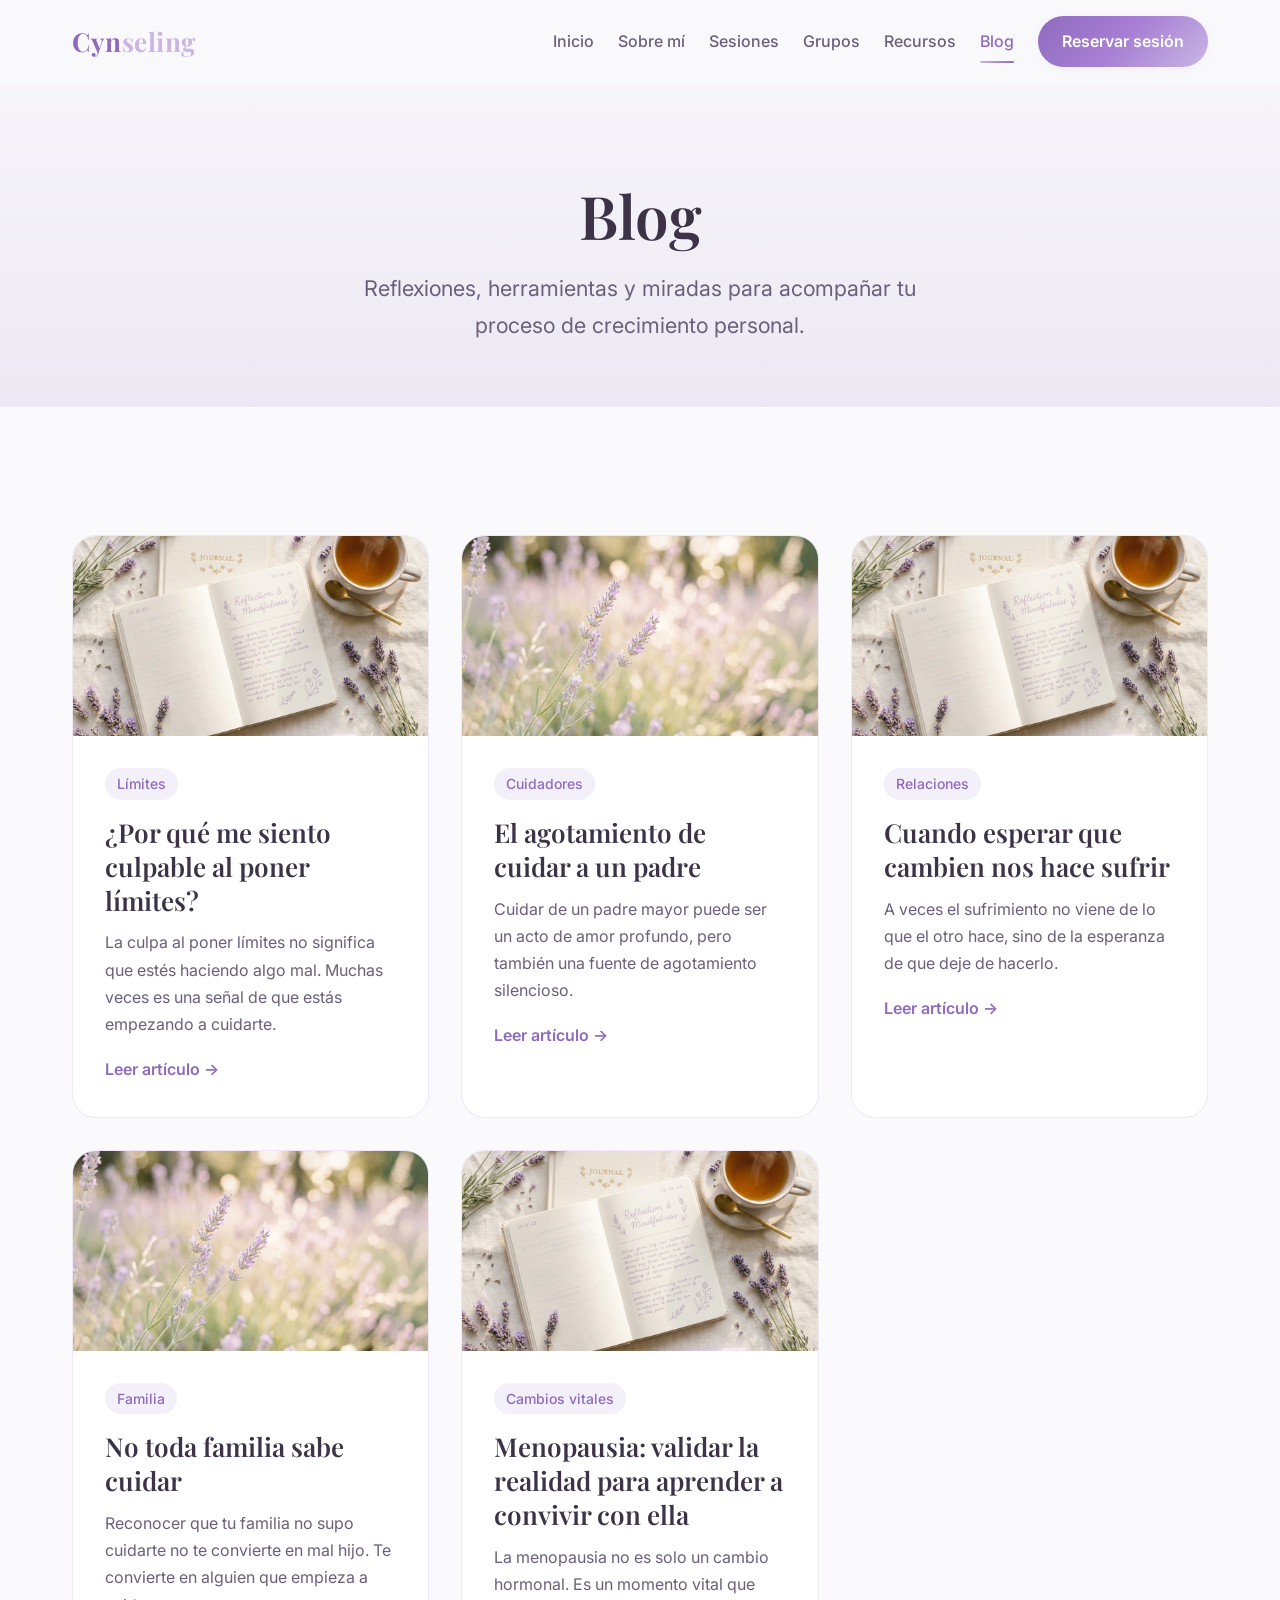
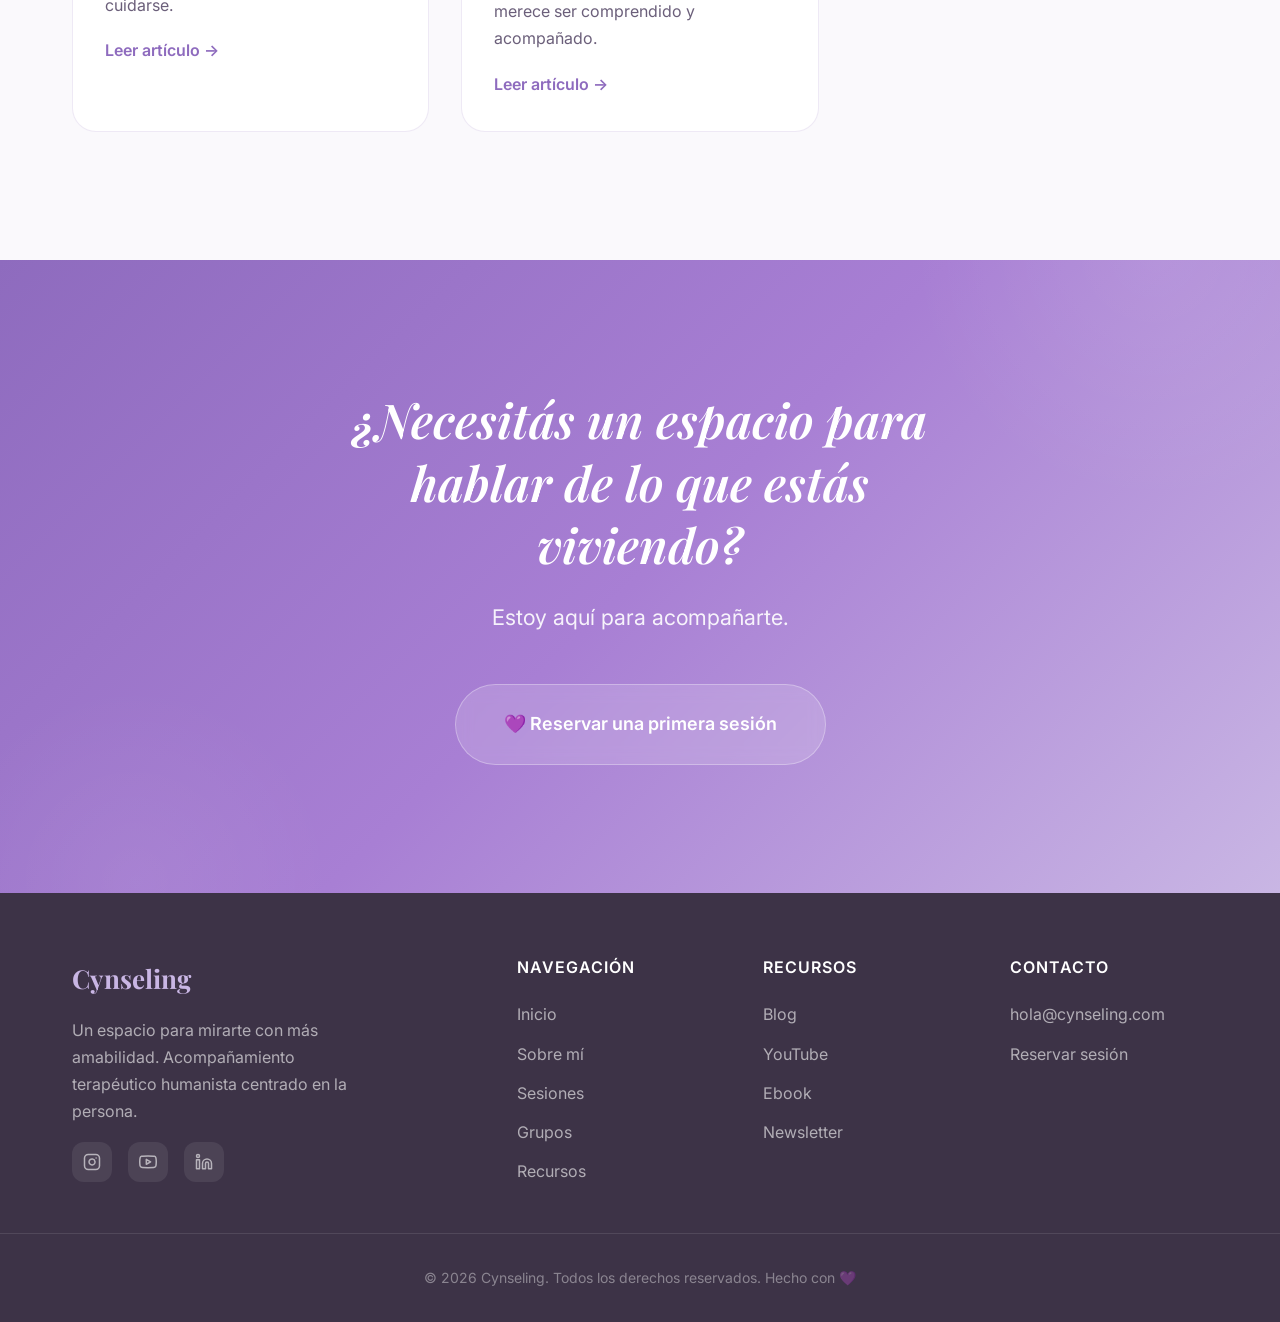
==== blog.html @ e56bf048 "first commit" ====
<!DOCTYPE html>
<html lang="es">
<head>
  <meta charset="UTF-8">
  <meta name="viewport" content="width=device-width, initial-scale=1.0">
  <meta name="description" content="Blog de Cynseling — Artículos sobre relaciones, emociones, límites, autoestima, duelo y crecimiento personal desde una mirada humanista.">
  <meta name="keywords" content="blog counseling, artículos terapia, límites, culpa, relaciones familiares, menopausia, duelo, crecimiento personal">

  <!-- Open Graph -->
  <meta property="og:title" content="Blog — Cynseling">
  <meta property="og:description" content="Reflexiones y herramientas para comprender tus emociones y crecer.">
  <meta property="og:type" content="website">

  <title>Blog — Cynseling</title>

  <link rel="icon" type="image/svg+xml" href="data:image/svg+xml,<svg xmlns='http://www.w3.org/2000/svg' viewBox='0 0 100 100'><text y='.9em' font-size='90'>💜</text></svg>">
  <link rel="stylesheet" href="css/styles.css">
</head>
<body>

  <!-- NAVBAR -->
  <nav class="navbar" id="navbar" role="navigation" aria-label="Navegación principal">
    <div class="container">
      <a href="index.html" class="navbar__logo" aria-label="Cynseling - Inicio">
        Cyn<span>seling</span>
      </a>

      <button class="navbar__toggle" aria-label="Abrir menú" aria-expanded="false">
        <span></span>
        <span></span>
        <span></span>
      </button>

      <div class="navbar__menu" id="navbar-menu">
        <a href="index.html" class="navbar__link">Inicio</a>
        <a href="index.html#sobre-mi" class="navbar__link">Sobre mí</a>
        <a href="index.html#servicios" class="navbar__link">Sesiones</a>
        <a href="index.html#grupos" class="navbar__link">Grupos</a>
        <a href="index.html#recursos" class="navbar__link">Recursos</a>
        <a href="blog.html" class="navbar__link active">Blog</a>
        <a href="index.html#contacto" class="navbar__cta">Reservar sesión</a>
      </div>

      <div class="navbar__overlay" id="navbar-overlay"></div>
    </div>
  </nav>

  <!-- BLOG HERO -->
  <section class="blog-hero">
    <div class="container">
      <h1>Blog</h1>
      <p>Reflexiones, herramientas y miradas para acompañar tu proceso de crecimiento personal.</p>
    </div>
  </section>

  <!-- BLOG GRID -->
  <section class="section">
    <div class="container">
      <div class="blog-grid">

        <a href="blog/culpa-poner-limites.html" class="blog-card reveal">
          <img src="assets/images/blog-header.png" alt="¿Por qué me siento culpable al poner límites?" class="blog-card__image" loading="lazy">
          <div class="blog-card__content">
            <span class="blog-card__tag">Límites</span>
            <h2 class="blog-card__title">¿Por qué me siento culpable al poner límites?</h2>
            <p class="blog-card__excerpt">La culpa al poner límites no significa que estés haciendo algo mal. Muchas veces es una señal de que estás empezando a cuidarte.</p>
            <span class="blog-card__link">Leer artículo →</span>
          </div>
        </a>

        <a href="blog/agotamiento-cuidar-padre.html" class="blog-card reveal reveal--delay-1">
          <img src="assets/images/nature-bg.png" alt="El agotamiento de cuidar a un padre" class="blog-card__image" loading="lazy">
          <div class="blog-card__content">
            <span class="blog-card__tag">Cuidadores</span>
            <h2 class="blog-card__title">El agotamiento de cuidar a un padre</h2>
            <p class="blog-card__excerpt">Cuidar de un padre mayor puede ser un acto de amor profundo, pero también una fuente de agotamiento silencioso.</p>
            <span class="blog-card__link">Leer artículo →</span>
          </div>
        </a>

        <a href="blog/esperar-que-cambien.html" class="blog-card reveal reveal--delay-2">
          <img src="assets/images/blog-header.png" alt="Cuando esperar que cambien nos hace sufrir" class="blog-card__image" loading="lazy">
          <div class="blog-card__content">
            <span class="blog-card__tag">Relaciones</span>
            <h2 class="blog-card__title">Cuando esperar que cambien nos hace sufrir</h2>
            <p class="blog-card__excerpt">A veces el sufrimiento no viene de lo que el otro hace, sino de la esperanza de que deje de hacerlo.</p>
            <span class="blog-card__link">Leer artículo →</span>
          </div>
        </a>

        <a href="blog/no-toda-familia-sabe-cuidar.html" class="blog-card reveal">
          <img src="assets/images/nature-bg.png" alt="No toda familia sabe cuidar" class="blog-card__image" loading="lazy">
          <div class="blog-card__content">
            <span class="blog-card__tag">Familia</span>
            <h2 class="blog-card__title">No toda familia sabe cuidar</h2>
            <p class="blog-card__excerpt">Reconocer que tu familia no supo cuidarte no te convierte en mal hijo. Te convierte en alguien que empieza a cuidarse.</p>
            <span class="blog-card__link">Leer artículo →</span>
          </div>
        </a>

        <a href="blog/menopausia-validar-realidad.html" class="blog-card reveal reveal--delay-1">
          <img src="assets/images/blog-header.png" alt="Menopausia: validar la realidad para aprender a convivir con ella" class="blog-card__image" loading="lazy">
          <div class="blog-card__content">
            <span class="blog-card__tag">Cambios vitales</span>
            <h2 class="blog-card__title">Menopausia: validar la realidad para aprender a convivir con ella</h2>
            <p class="blog-card__excerpt">La menopausia no es solo un cambio hormonal. Es un momento vital que merece ser comprendido y acompañado.</p>
            <span class="blog-card__link">Leer artículo →</span>
          </div>
        </a>

      </div>
    </div>
  </section>

  <!-- CTA -->
  <section class="cta-final">
    <div class="cta-final__content reveal">
      <h2 class="cta-final__title">
        ¿Necesitás un espacio para hablar de lo que estás viviendo?
      </h2>
      <p class="cta-final__text">
        Estoy aquí para acompañarte.
      </p>
      <a href="index.html#contacto" class="btn btn--ghost btn--lg">
        💜 Reservar una primera sesión
      </a>
    </div>
  </section>

  <!-- FOOTER -->
  <footer class="footer" role="contentinfo">
    <div class="container">
      <div class="footer__brand">
        <div class="footer__logo">Cynseling</div>
        <p class="footer__desc">
          Un espacio para mirarte con más amabilidad. Acompañamiento terapéutico humanista centrado en la persona.
        </p>
        <div class="footer__socials">
          <a href="#" class="footer__social" aria-label="Instagram"><svg viewBox="0 0 24 24" fill="none" stroke="currentColor" stroke-width="2" stroke-linecap="round" stroke-linejoin="round"><rect x="2" y="2" width="20" height="20" rx="5" ry="5"/><path d="M16 11.37A4 4 0 1 1 12.63 8 4 4 0 0 1 16 11.37z"/><line x1="17.5" y1="6.5" x2="17.51" y2="6.5"/></svg></a>
          <a href="#" class="footer__social" aria-label="YouTube"><svg viewBox="0 0 24 24" fill="none" stroke="currentColor" stroke-width="2" stroke-linecap="round" stroke-linejoin="round"><path d="M22.54 6.42a2.78 2.78 0 0 0-1.94-2C18.88 4 12 4 12 4s-6.88 0-8.6.46a2.78 2.78 0 0 0-1.94 2A29 29 0 0 0 1 11.75a29 29 0 0 0 .46 5.33A2.78 2.78 0 0 0 3.4 19.1c1.72.46 8.6.46 8.6.46s6.88 0 8.6-.46a2.78 2.78 0 0 0 1.94-2 29 29 0 0 0 .46-5.25 29 29 0 0 0-.46-5.43z"/><polygon points="9.75 15.02 15.5 11.75 9.75 8.48 9.75 15.02"/></svg></a>
          <a href="#" class="footer__social" aria-label="LinkedIn"><svg viewBox="0 0 24 24" fill="none" stroke="currentColor" stroke-width="2" stroke-linecap="round" stroke-linejoin="round"><path d="M16 8a6 6 0 0 1 6 6v7h-4v-7a2 2 0 0 0-2-2 2 2 0 0 0-2 2v7h-4v-7a6 6 0 0 1 6-6z"/><rect x="2" y="9" width="4" height="12"/><circle cx="4" cy="4" r="2"/></svg></a>
        </div>
      </div>
      <div>
        <h4 class="footer__title">Navegación</h4>
        <nav class="footer__links"><a href="index.html" class="footer__link">Inicio</a><a href="index.html#sobre-mi" class="footer__link">Sobre mí</a><a href="index.html#servicios" class="footer__link">Sesiones</a><a href="index.html#grupos" class="footer__link">Grupos</a><a href="index.html#recursos" class="footer__link">Recursos</a></nav>
      </div>
      <div>
        <h4 class="footer__title">Recursos</h4>
        <nav class="footer__links"><a href="blog.html" class="footer__link">Blog</a><a href="#" class="footer__link">YouTube</a><a href="#" class="footer__link">Ebook</a><a href="#" class="footer__link">Newsletter</a></nav>
      </div>
      <div>
        <h4 class="footer__title">Contacto</h4>
        <div class="footer__links"><a href="mailto:hola@cynseling.com" class="footer__link">hola@cynseling.com</a><a href="index.html#contacto" class="footer__link">Reservar sesión</a></div>
      </div>
    </div>
    <div class="footer__bottom">
      <p class="footer__copyright">© 2026 Cynseling. Todos los derechos reservados. Hecho con 💜</p>
    </div>
  </footer>

  <script src="js/main.js"></script>
</body>
</html>
---- css/styles.css ----
/* ============================================================
   CYNSELING — Design System & Global Styles
   A warm, human, professional counseling website
   ============================================================ */

/* ---------- Google Fonts ---------- */
@import url('https://fonts.googleapis.com/css2?family=Inter:wght@300;400;500;600&family=Playfair+Display:ital,wght@0,400;0,500;0,600;0,700;1,400;1,500&display=swap');

/* ---------- CSS Custom Properties ---------- */
:root {
  /* Colors */
  --color-primary: #C9B6E4;
  --color-primary-light: #DDD0F0;
  --color-primary-dark: #8E6BBE;
  --color-secondary: #8E6BBE;
  --color-bg: #FAF9FC;
  --color-bg-alt: #ECE8F3;
  --color-bg-soft: #F5F2FA;
  --color-accent: #E6D6E8;
  --color-text: #3D3347;
  --color-text-secondary: #6B5F7A;
  --color-text-light: #9488A3;
  --color-white: #FFFFFF;
  --color-border: rgba(142, 107, 190, 0.15);

  /* Gradients */
  --gradient-primary: linear-gradient(135deg, #C9B6E4 0%, #8E6BBE 100%);
  --gradient-soft: linear-gradient(135deg, #ECE8F3 0%, #E6D6E8 50%, #DDD0F0 100%);
  --gradient-cta: linear-gradient(135deg, #8E6BBE 0%, #A87FD4 50%, #C9B6E4 100%);
  --gradient-hero: linear-gradient(180deg, #FAF9FC 0%, #ECE8F3 100%);

  /* Typography */
  --font-heading: 'Playfair Display', Georgia, 'Times New Roman', serif;
  --font-body: 'Inter', -apple-system, BlinkMacSystemFont, 'Segoe UI', sans-serif;

  /* Font Sizes (fluid) */
  --text-xs: clamp(0.75rem, 0.7rem + 0.25vw, 0.875rem);
  --text-sm: clamp(0.875rem, 0.8rem + 0.35vw, 1rem);
  --text-base: clamp(1rem, 0.95rem + 0.25vw, 1.125rem);
  --text-lg: clamp(1.125rem, 1rem + 0.5vw, 1.35rem);
  --text-xl: clamp(1.25rem, 1.1rem + 0.75vw, 1.625rem);
  --text-2xl: clamp(1.5rem, 1.2rem + 1.25vw, 2.25rem);
  --text-3xl: clamp(1.875rem, 1.4rem + 2vw, 3rem);
  --text-4xl: clamp(2.25rem, 1.6rem + 2.75vw, 3.75rem);

  /* Spacing */
  --space-xs: 0.5rem;
  --space-sm: 0.75rem;
  --space-md: 1rem;
  --space-lg: 1.5rem;
  --space-xl: 2rem;
  --space-2xl: 3rem;
  --space-3xl: 4rem;
  --space-4xl: 6rem;
  --space-5xl: 8rem;

  /* Layout */
  --container-max: 1200px;
  --container-narrow: 800px;
  --container-blog: 720px;

  /* Borders */
  --radius-sm: 8px;
  --radius-md: 12px;
  --radius-lg: 16px;
  --radius-xl: 24px;
  --radius-2xl: 32px;
  --radius-full: 9999px;

  /* Shadows */
  --shadow-sm: 0 2px 8px rgba(142, 107, 190, 0.08);
  --shadow-md: 0 4px 16px rgba(142, 107, 190, 0.12);
  --shadow-lg: 0 8px 32px rgba(142, 107, 190, 0.16);
  --shadow-xl: 0 16px 48px rgba(142, 107, 190, 0.2);
  --shadow-glow: 0 0 24px rgba(201, 182, 228, 0.4);

  /* Transitions */
  --transition-fast: 0.2s ease;
  --transition-base: 0.3s ease;
  --transition-slow: 0.5s ease;
  --transition-spring: 0.4s cubic-bezier(0.34, 1.56, 0.64, 1);
}

/* ---------- Modern Reset ---------- */
*, *::before, *::after {
  box-sizing: border-box;
  margin: 0;
  padding: 0;
}

html {
  scroll-behavior: smooth;
  -webkit-text-size-adjust: 100%;
  scroll-padding-top: 80px;
}

body {
  font-family: var(--font-body);
  font-size: var(--text-base);
  line-height: 1.7;
  color: var(--color-text);
  background-color: var(--color-bg);
  -webkit-font-smoothing: antialiased;
  -moz-osx-font-smoothing: grayscale;
  overflow-x: hidden;
}

img {
  max-width: 100%;
  height: auto;
  display: block;
}

a {
  color: var(--color-secondary);
  text-decoration: none;
  transition: color var(--transition-fast);
}

a:hover {
  color: var(--color-primary-dark);
}

ul, ol {
  list-style: none;
}

button {
  font-family: inherit;
  cursor: pointer;
  border: none;
  background: none;
}

h1, h2, h3, h4, h5, h6 {
  font-family: var(--font-heading);
  line-height: 1.3;
  color: var(--color-text);
  font-weight: 600;
}

h1 { font-size: var(--text-4xl); }
h2 { font-size: var(--text-3xl); }
h3 { font-size: var(--text-2xl); }
h4 { font-size: var(--text-xl); }

p {
  margin-bottom: var(--space-md);
  color: var(--color-text-secondary);
}

/* ---------- Layout Utilities ---------- */
.container {
  width: 100%;
  max-width: var(--container-max);
  margin: 0 auto;
  padding: 0 var(--space-xl);
}

.container--narrow {
  max-width: var(--container-narrow);
}

.container--blog {
  max-width: var(--container-blog);
}

.section {
  padding: var(--space-5xl) 0;
  position: relative;
}

.section--alt {
  background-color: var(--color-bg-alt);
}

.section--soft {
  background-color: var(--color-bg-soft);
}

.section-header {
  text-align: center;
  max-width: 700px;
  margin: 0 auto var(--space-3xl);
}

.section-header h2 {
  margin-bottom: var(--space-lg);
  position: relative;
}

.section-header h2::after {
  content: '';
  display: block;
  width: 60px;
  height: 3px;
  background: var(--gradient-primary);
  border-radius: var(--radius-full);
  margin: var(--space-md) auto 0;
}

.section-header p {
  font-size: var(--text-lg);
}

/* ---------- NAVBAR ---------- */
.navbar {
  position: fixed;
  top: 0;
  left: 0;
  right: 0;
  z-index: 1000;
  background: rgba(250, 249, 252, 0.85);
  backdrop-filter: blur(20px);
  -webkit-backdrop-filter: blur(20px);
  border-bottom: 1px solid transparent;
  transition: all var(--transition-base);
  padding: var(--space-md) 0;
}

.navbar.scrolled {
  background: rgba(250, 249, 252, 0.95);
  border-bottom-color: var(--color-border);
  box-shadow: var(--shadow-sm);
  padding: var(--space-sm) 0;
}

.navbar .container {
  display: flex;
  align-items: center;
  justify-content: space-between;
}

.navbar__logo {
  font-family: var(--font-heading);
  font-size: var(--text-xl);
  font-weight: 700;
  color: var(--color-secondary);
  letter-spacing: 0.5px;
  transition: color var(--transition-fast);
}

.navbar__logo span {
  color: var(--color-primary);
}

.navbar__menu {
  display: flex;
  align-items: center;
  gap: var(--space-lg);
}

.navbar__link {
  font-size: var(--text-sm);
  font-weight: 500;
  color: var(--color-text-secondary);
  position: relative;
  padding: var(--space-xs) 0;
  transition: color var(--transition-fast);
}

.navbar__link::after {
  content: '';
  position: absolute;
  bottom: 0;
  left: 0;
  width: 0;
  height: 2px;
  background: var(--gradient-primary);
  border-radius: var(--radius-full);
  transition: width var(--transition-base);
}

.navbar__link:hover,
.navbar__link.active {
  color: var(--color-secondary);
}

.navbar__link:hover::after,
.navbar__link.active::after {
  width: 100%;
}

.navbar__cta {
  font-size: var(--text-sm);
  font-weight: 600;
  color: var(--color-white);
  background: var(--gradient-cta);
  padding: var(--space-sm) var(--space-lg);
  border-radius: var(--radius-full);
  transition: all var(--transition-base);
  box-shadow: var(--shadow-sm);
}

.navbar__cta:hover {
  color: var(--color-white);
  transform: translateY(-1px);
  box-shadow: var(--shadow-md);
}

/* Mobile hamburger */
.navbar__toggle {
  display: none;
  flex-direction: column;
  gap: 5px;
  padding: var(--space-xs);
  z-index: 1001;
}

.navbar__toggle span {
  display: block;
  width: 24px;
  height: 2px;
  background: var(--color-text);
  border-radius: var(--radius-full);
  transition: all var(--transition-base);
  transform-origin: center;
}

.navbar__toggle.active span:nth-child(1) {
  transform: rotate(45deg) translate(5px, 5px);
}

.navbar__toggle.active span:nth-child(2) {
  opacity: 0;
}

.navbar__toggle.active span:nth-child(3) {
  transform: rotate(-45deg) translate(5px, -5px);
}

/* ---------- BUTTONS ---------- */
.btn {
  display: inline-flex;
  align-items: center;
  gap: var(--space-sm);
  font-family: var(--font-body);
  font-size: var(--text-sm);
  font-weight: 600;
  padding: var(--space-md) var(--space-xl);
  border-radius: var(--radius-full);
  transition: all var(--transition-base);
  cursor: pointer;
  border: none;
  text-align: center;
  white-space: nowrap;
}

.btn--primary {
  color: var(--color-white);
  background: var(--gradient-cta);
  box-shadow: var(--shadow-md);
}

.btn--primary:hover {
  color: var(--color-white);
  transform: translateY(-2px);
  box-shadow: var(--shadow-lg), var(--shadow-glow);
}

.btn--primary:active {
  transform: translateY(0);
}

.btn--secondary {
  color: var(--color-secondary);
  background: var(--color-white);
  border: 2px solid var(--color-primary);
  box-shadow: var(--shadow-sm);
}

.btn--secondary:hover {
  color: var(--color-white);
  background: var(--gradient-cta);
  border-color: transparent;
  transform: translateY(-2px);
  box-shadow: var(--shadow-md);
}

.btn--ghost {
  color: var(--color-white);
  background: rgba(255, 255, 255, 0.15);
  backdrop-filter: blur(8px);
  border: 1px solid rgba(255, 255, 255, 0.3);
}

.btn--ghost:hover {
  color: var(--color-white);
  background: rgba(255, 255, 255, 0.25);
  transform: translateY(-2px);
}

.btn--lg {
  padding: var(--space-lg) var(--space-2xl);
  font-size: var(--text-base);
}

/* ---------- HERO ---------- */
.hero {
  min-height: 100vh;
  display: flex;
  align-items: center;
  background: var(--gradient-hero);
  padding-top: 100px;
  position: relative;
  overflow: hidden;
}

.hero::before {
  content: '';
  position: absolute;
  top: -30%;
  right: -20%;
  width: 600px;
  height: 600px;
  background: radial-gradient(circle, rgba(201, 182, 228, 0.2) 0%, transparent 70%);
  border-radius: 50%;
  pointer-events: none;
}

.hero::after {
  content: '';
  position: absolute;
  bottom: -20%;
  left: -10%;
  width: 400px;
  height: 400px;
  background: radial-gradient(circle, rgba(230, 214, 232, 0.25) 0%, transparent 70%);
  border-radius: 50%;
  pointer-events: none;
}

.hero .container {
  display: grid;
  grid-template-columns: 1fr 1fr;
  gap: var(--space-3xl);
  align-items: center;
  position: relative;
  z-index: 1;
}

.hero__content {
  max-width: 560px;
}

.hero__badge {
  display: inline-flex;
  align-items: center;
  gap: var(--space-xs);
  font-size: var(--text-xs);
  font-weight: 500;
  color: var(--color-secondary);
  background: rgba(142, 107, 190, 0.1);
  padding: var(--space-xs) var(--space-md);
  border-radius: var(--radius-full);
  margin-bottom: var(--space-lg);
  letter-spacing: 0.5px;
  text-transform: uppercase;
}

.hero__title {
  font-size: var(--text-4xl);
  color: var(--color-text);
  margin-bottom: var(--space-lg);
  font-weight: 600;
  line-height: 1.2;
}

.hero__title em {
  font-style: italic;
  color: var(--color-secondary);
}

.hero__subtitle {
  font-size: var(--text-lg);
  color: var(--color-text-secondary);
  line-height: 1.8;
  margin-bottom: var(--space-2xl);
}

.hero__buttons {
  display: flex;
  gap: var(--space-md);
  flex-wrap: wrap;
}

.hero__image {
  position: relative;
  display: flex;
  justify-content: center;
}

.hero__image-wrapper {
  position: relative;
  border-radius: var(--radius-2xl);
  overflow: hidden;
  box-shadow: var(--shadow-xl);
  max-width: 480px;
  width: 100%;
}

.hero__image-wrapper::before {
  content: '';
  position: absolute;
  inset: 0;
  border-radius: var(--radius-2xl);
  padding: 3px;
  background: var(--gradient-primary);
  -webkit-mask: linear-gradient(#fff 0 0) content-box, linear-gradient(#fff 0 0);
  mask: linear-gradient(#fff 0 0) content-box, linear-gradient(#fff 0 0);
  -webkit-mask-composite: xor;
  mask-composite: exclude;
  pointer-events: none;
  z-index: 1;
}

.hero__image-wrapper img {
  width: 100%;
  aspect-ratio: 4/5;
  object-fit: cover;
  border-radius: var(--radius-2xl);
}

.hero__float-card {
  position: absolute;
  background: rgba(255, 255, 255, 0.9);
  backdrop-filter: blur(12px);
  border-radius: var(--radius-lg);
  padding: var(--space-md) var(--space-lg);
  box-shadow: var(--shadow-lg);
  animation: float 6s ease-in-out infinite;
}

.hero__float-card--top {
  top: 10%;
  right: -20px;
}

.hero__float-card--bottom {
  bottom: 15%;
  left: -20px;
  animation-delay: -3s;
}

.hero__float-card .icon {
  font-size: 1.5rem;
  margin-bottom: var(--space-xs);
}

.hero__float-card .text {
  font-size: var(--text-xs);
  font-weight: 500;
  color: var(--color-text);
}

@keyframes float {
  0%, 100% { transform: translateY(0); }
  50% { transform: translateY(-10px); }
}

/* ---------- IDENTIFY SECTION ---------- */
.identify__grid {
  display: grid;
  grid-template-columns: repeat(auto-fit, minmax(280px, 1fr));
  gap: var(--space-lg);
  margin-bottom: var(--space-3xl);
}

.identify__item {
  display: flex;
  align-items: flex-start;
  gap: var(--space-md);
  padding: var(--space-lg);
  background: var(--color-white);
  border-radius: var(--radius-lg);
  border: 1px solid var(--color-border);
  transition: all var(--transition-base);
}

.identify__item:hover {
  transform: translateY(-4px);
  box-shadow: var(--shadow-md);
  border-color: var(--color-primary);
}

.identify__icon {
  flex-shrink: 0;
  width: 44px;
  height: 44px;
  display: flex;
  align-items: center;
  justify-content: center;
  background: rgba(201, 182, 228, 0.15);
  border-radius: var(--radius-md);
  color: var(--color-secondary);
}

.identify__icon svg {
  width: 22px;
  height: 22px;
}

.identify__text {
  font-size: var(--text-base);
  color: var(--color-text);
  margin: 0;
  font-weight: 400;
  line-height: 1.6;
}

.identify__cta {
  text-align: center;
}

.identify__cta h3 {
  font-size: var(--text-2xl);
  color: var(--color-secondary);
  font-style: italic;
}

/* ---------- MIRADA / APPROACH SECTION ---------- */
.mirada {
  background: var(--color-bg-soft);
}

.mirada .container {
  display: grid;
  grid-template-columns: 1fr 1.2fr;
  gap: var(--space-3xl);
  align-items: center;
}

.mirada__image {
  border-radius: var(--radius-2xl);
  overflow: hidden;
  box-shadow: var(--shadow-lg);
  position: relative;
}

.mirada__image img {
  width: 100%;
  aspect-ratio: 4/5;
  object-fit: cover;
}

.mirada__content h2 {
  font-size: var(--text-2xl);
  font-style: italic;
  color: var(--color-secondary);
  margin-bottom: var(--space-xl);
  line-height: 1.4;
}

.mirada__content p {
  font-size: var(--text-lg);
  line-height: 1.9;
  margin-bottom: var(--space-lg);
}

.mirada__content p:last-child {
  margin-bottom: 0;
}

/* ---------- SERVICES CARDS ---------- */
.services__grid {
  display: grid;
  grid-template-columns: repeat(3, 1fr);
  gap: var(--space-xl);
}

.service-card {
  background: rgba(255, 255, 255, 0.7);
  backdrop-filter: blur(16px);
  -webkit-backdrop-filter: blur(16px);
  border: 1px solid var(--color-border);
  border-radius: var(--radius-xl);
  padding: var(--space-2xl);
  text-align: center;
  transition: all var(--transition-base);
  position: relative;
  overflow: hidden;
}

.service-card::before {
  content: '';
  position: absolute;
  top: 0;
  left: 0;
  right: 0;
  height: 4px;
  background: var(--gradient-primary);
  opacity: 0;
  transition: opacity var(--transition-base);
}

.service-card:hover {
  transform: translateY(-6px);
  box-shadow: var(--shadow-lg);
  border-color: var(--color-primary);
}

.service-card:hover::before {
  opacity: 1;
}

.service-card__icon {
  width: 64px;
  height: 64px;
  margin: 0 auto var(--space-lg);
  display: flex;
  align-items: center;
  justify-content: center;
  background: var(--gradient-soft);
  border-radius: var(--radius-lg);
  font-size: 2rem;
}

.service-card__title {
  font-size: var(--text-xl);
  margin-bottom: var(--space-md);
  color: var(--color-text);
}

.service-card__desc {
  font-size: var(--text-base);
  color: var(--color-text-secondary);
  line-height: 1.7;
  margin: 0;
}

/* ---------- SPECIALTIES ---------- */
.specialties__grid {
  display: grid;
  grid-template-columns: repeat(3, 1fr);
  gap: var(--space-lg);
}

.specialty-item {
  display: flex;
  align-items: center;
  gap: var(--space-md);
  padding: var(--space-lg) var(--space-xl);
  background: var(--color-white);
  border-radius: var(--radius-lg);
  border: 1px solid var(--color-border);
  transition: all var(--transition-base);
}

.specialty-item:hover {
  transform: translateX(4px);
  border-color: var(--color-primary);
  box-shadow: var(--shadow-sm);
}

.specialty-item__icon {
  flex-shrink: 0;
  width: 48px;
  height: 48px;
  display: flex;
  align-items: center;
  justify-content: center;
  background: rgba(201, 182, 228, 0.15);
  border-radius: var(--radius-md);
  font-size: 1.3rem;
}

.specialty-item__text {
  font-size: var(--text-base);
  font-weight: 500;
  color: var(--color-text);
  margin: 0;
}

/* ---------- QUOTE BANNER ---------- */
.quote-banner {
  background: var(--gradient-cta);
  padding: var(--space-4xl) 0;
  text-align: center;
  position: relative;
  overflow: hidden;
}

.quote-banner::before {
  content: '';
  position: absolute;
  top: -50%;
  left: -20%;
  width: 500px;
  height: 500px;
  background: radial-gradient(circle, rgba(255, 255, 255, 0.1) 0%, transparent 70%);
  border-radius: 50%;
}

.quote-banner__text {
  font-family: var(--font-heading);
  font-size: var(--text-2xl);
  font-style: italic;
  color: var(--color-white);
  max-width: 700px;
  margin: 0 auto;
  line-height: 1.5;
  position: relative;
  z-index: 1;
}

.quote-banner__text::before {
  content: '"';
  font-size: 4rem;
  line-height: 1;
  display: block;
  color: rgba(255, 255, 255, 0.4);
  margin-bottom: var(--space-md);
  font-family: var(--font-heading);
}

/* ---------- TESTIMONIALS ---------- */
.testimonials__carousel {
  position: relative;
  max-width: 800px;
  margin: 0 auto;
  overflow: hidden;
}

.testimonials__track {
  display: flex;
  transition: transform 0.6s cubic-bezier(0.25, 1, 0.5, 1);
}

.testimonial-card {
  flex: 0 0 100%;
  padding: 0 var(--space-xl);
}

.testimonial-card__inner {
  background: var(--color-white);
  border-radius: var(--radius-xl);
  padding: var(--space-2xl) var(--space-3xl);
  text-align: center;
  border: 1px solid var(--color-border);
  box-shadow: var(--shadow-sm);
  position: relative;
}

.testimonial-card__quote {
  font-size: 3rem;
  color: var(--color-primary);
  line-height: 1;
  margin-bottom: var(--space-md);
  font-family: var(--font-heading);
}

.testimonial-card__text {
  font-size: var(--text-lg);
  font-style: italic;
  color: var(--color-text);
  line-height: 1.8;
  margin-bottom: var(--space-lg);
}

.testimonial-card__author {
  font-size: var(--text-sm);
  font-weight: 600;
  color: var(--color-secondary);
  margin: 0;
}

.testimonials__dots {
  display: flex;
  justify-content: center;
  gap: var(--space-sm);
  margin-top: var(--space-xl);
}

.testimonials__dot {
  width: 10px;
  height: 10px;
  border-radius: 50%;
  background: var(--color-primary-light);
  border: none;
  cursor: pointer;
  transition: all var(--transition-base);
  padding: 0;
}

.testimonials__dot.active {
  background: var(--color-secondary);
  transform: scale(1.2);
}

.testimonials__nav {
  position: absolute;
  top: 50%;
  transform: translateY(-50%);
  width: 44px;
  height: 44px;
  display: flex;
  align-items: center;
  justify-content: center;
  background: var(--color-white);
  border: 1px solid var(--color-border);
  border-radius: 50%;
  box-shadow: var(--shadow-sm);
  cursor: pointer;
  transition: all var(--transition-base);
  color: var(--color-secondary);
  z-index: 2;
}

.testimonials__nav:hover {
  background: var(--color-secondary);
  color: var(--color-white);
  box-shadow: var(--shadow-md);
}

.testimonials__nav--prev {
  left: -8px;
}

.testimonials__nav--next {
  right: -8px;
}

/* ---------- ABOUT SECTION ---------- */
.about .container {
  display: grid;
  grid-template-columns: 1fr 1.3fr;
  gap: var(--space-3xl);
  align-items: center;
}

.about__image {
  border-radius: var(--radius-2xl);
  overflow: hidden;
  box-shadow: var(--shadow-lg);
  position: relative;
}

.about__image img {
  width: 100%;
  aspect-ratio: 4/5;
  object-fit: cover;
}

.about__content h2 {
  margin-bottom: var(--space-xl);
}

.about__content p {
  font-size: var(--text-lg);
  line-height: 1.9;
  margin-bottom: var(--space-lg);
}

.about__tags {
  display: flex;
  flex-wrap: wrap;
  gap: var(--space-sm);
  margin-top: var(--space-xl);
}

.about__tag {
  font-size: var(--text-xs);
  font-weight: 500;
  color: var(--color-secondary);
  background: rgba(142, 107, 190, 0.1);
  padding: var(--space-xs) var(--space-md);
  border-radius: var(--radius-full);
}

/* ---------- RESOURCES ---------- */
.resources__grid {
  display: grid;
  grid-template-columns: repeat(3, 1fr);
  gap: var(--space-xl);
}

.resource-card {
  background: var(--color-white);
  border: 1px solid var(--color-border);
  border-radius: var(--radius-xl);
  padding: var(--space-2xl);
  text-align: center;
  transition: all var(--transition-base);
}

.resource-card:hover {
  transform: translateY(-4px);
  box-shadow: var(--shadow-md);
  border-color: var(--color-primary);
}

.resource-card__icon {
  width: 72px;
  height: 72px;
  margin: 0 auto var(--space-lg);
  display: flex;
  align-items: center;
  justify-content: center;
  background: var(--gradient-soft);
  border-radius: var(--radius-xl);
  font-size: 2rem;
}

.resource-card__title {
  font-size: var(--text-xl);
  margin-bottom: var(--space-sm);
}

.resource-card__desc {
  font-size: var(--text-sm);
  color: var(--color-text-secondary);
  margin-bottom: var(--space-lg);
}

.resource-card__link {
  font-size: var(--text-sm);
  font-weight: 600;
  color: var(--color-secondary);
  display: inline-flex;
  align-items: center;
  gap: var(--space-xs);
  transition: gap var(--transition-base);
}

.resource-card__link:hover {
  gap: var(--space-sm);
}

/* ---------- CTA FINAL ---------- */
.cta-final {
  background: var(--gradient-cta);
  padding: var(--space-5xl) 0;
  text-align: center;
  position: relative;
  overflow: hidden;
}

.cta-final::before,
.cta-final::after {
  content: '';
  position: absolute;
  border-radius: 50%;
  pointer-events: none;
}

.cta-final::before {
  top: -40%;
  right: -10%;
  width: 500px;
  height: 500px;
  background: radial-gradient(circle, rgba(255, 255, 255, 0.08) 0%, transparent 70%);
}

.cta-final::after {
  bottom: -30%;
  left: -5%;
  width: 400px;
  height: 400px;
  background: radial-gradient(circle, rgba(255, 255, 255, 0.06) 0%, transparent 70%);
}

.cta-final__content {
  position: relative;
  z-index: 1;
  max-width: 650px;
  margin: 0 auto;
}

.cta-final__title {
  font-size: var(--text-3xl);
  color: var(--color-white);
  margin-bottom: var(--space-lg);
  line-height: 1.3;
  font-style: italic;
}

.cta-final__text {
  font-size: var(--text-lg);
  color: rgba(255, 255, 255, 0.9);
  margin-bottom: var(--space-2xl);
  line-height: 1.7;
}

.cta-final .btn--ghost {
  font-size: var(--text-base);
  padding: var(--space-lg) var(--space-2xl);
}

/* ---------- FOOTER ---------- */
.footer {
  background: var(--color-text);
  color: rgba(255, 255, 255, 0.7);
  padding: var(--space-3xl) 0 var(--space-xl);
}

.footer .container {
  display: grid;
  grid-template-columns: 2fr 1fr 1fr 1fr;
  gap: var(--space-2xl);
}

.footer__brand {
  max-width: 300px;
}

.footer__logo {
  font-family: var(--font-heading);
  font-size: var(--text-xl);
  font-weight: 700;
  color: var(--color-primary);
  margin-bottom: var(--space-md);
}

.footer__desc {
  font-size: var(--text-sm);
  line-height: 1.7;
  color: rgba(255, 255, 255, 0.6);
  margin: 0;
}

.footer__title {
  font-family: var(--font-body);
  font-size: var(--text-sm);
  font-weight: 600;
  color: var(--color-white);
  margin-bottom: var(--space-lg);
  text-transform: uppercase;
  letter-spacing: 1px;
}

.footer__links {
  display: flex;
  flex-direction: column;
  gap: var(--space-sm);
}

.footer__link {
  font-size: var(--text-sm);
  color: rgba(255, 255, 255, 0.6);
  transition: color var(--transition-fast);
}

.footer__link:hover {
  color: var(--color-primary);
}

.footer__socials {
  display: flex;
  gap: var(--space-md);
  margin-top: var(--space-md);
}

.footer__social {
  width: 40px;
  height: 40px;
  display: flex;
  align-items: center;
  justify-content: center;
  background: rgba(255, 255, 255, 0.08);
  border-radius: var(--radius-md);
  color: rgba(255, 255, 255, 0.6);
  transition: all var(--transition-base);
}

.footer__social:hover {
  background: var(--color-secondary);
  color: var(--color-white);
  transform: translateY(-2px);
}

.footer__social svg {
  width: 18px;
  height: 18px;
}

.footer__bottom {
  border-top: 1px solid rgba(255, 255, 255, 0.1);
  margin-top: var(--space-2xl);
  padding-top: var(--space-xl);
  text-align: center;
}

.footer__copyright {
  font-size: var(--text-xs);
  color: rgba(255, 255, 255, 0.4);
  margin: 0;
}

/* ---------- BLOG LISTING ---------- */
.blog-hero {
  background: var(--gradient-hero);
  padding: calc(80px + var(--space-4xl)) 0 var(--space-3xl);
  text-align: center;
}

.blog-hero h1 {
  margin-bottom: var(--space-md);
}

.blog-hero p {
  font-size: var(--text-lg);
  max-width: 600px;
  margin: 0 auto;
}

.blog-grid {
  display: grid;
  grid-template-columns: repeat(auto-fit, minmax(340px, 1fr));
  gap: var(--space-xl);
}

.blog-card {
  background: var(--color-white);
  border-radius: var(--radius-xl);
  overflow: hidden;
  border: 1px solid var(--color-border);
  transition: all var(--transition-base);
}

.blog-card:hover {
  transform: translateY(-6px);
  box-shadow: var(--shadow-lg);
}

.blog-card__image {
  width: 100%;
  aspect-ratio: 16/9;
  object-fit: cover;
}

.blog-card__content {
  padding: var(--space-xl);
}

.blog-card__tag {
  font-size: var(--text-xs);
  font-weight: 500;
  color: var(--color-secondary);
  background: rgba(142, 107, 190, 0.1);
  padding: 4px 12px;
  border-radius: var(--radius-full);
  display: inline-block;
  margin-bottom: var(--space-md);
}

.blog-card__title {
  font-size: var(--text-xl);
  margin-bottom: var(--space-sm);
  transition: color var(--transition-fast);
}

.blog-card:hover .blog-card__title {
  color: var(--color-secondary);
}

.blog-card__excerpt {
  font-size: var(--text-sm);
  color: var(--color-text-secondary);
  line-height: 1.7;
  margin-bottom: var(--space-md);
}

.blog-card__link {
  font-size: var(--text-sm);
  font-weight: 600;
  color: var(--color-secondary);
  display: inline-flex;
  align-items: center;
  gap: var(--space-xs);
}

.blog-card__link:hover {
  gap: var(--space-sm);
}

/* ---------- BLOG ARTICLE ---------- */
.article-hero {
  background: var(--gradient-hero);
  padding: calc(80px + var(--space-3xl)) 0 var(--space-2xl);
}

.article-hero__back {
  display: inline-flex;
  align-items: center;
  gap: var(--space-xs);
  font-size: var(--text-sm);
  color: var(--color-text-secondary);
  margin-bottom: var(--space-xl);
  transition: color var(--transition-fast);
}

.article-hero__back:hover {
  color: var(--color-secondary);
}

.article-hero h1 {
  font-size: var(--text-3xl);
  max-width: 700px;
}

.article-hero__meta {
  display: flex;
  align-items: center;
  gap: var(--space-md);
  margin-top: var(--space-lg);
  font-size: var(--text-sm);
  color: var(--color-text-secondary);
}

.article-content {
  padding: var(--space-3xl) 0 var(--space-5xl);
}

.article-content h2 {
  font-size: var(--text-2xl);
  margin: var(--space-2xl) 0 var(--space-lg);
}

.article-content h3 {
  font-size: var(--text-xl);
  margin: var(--space-xl) 0 var(--space-md);
}

.article-content p {
  font-size: var(--text-lg);
  line-height: 1.9;
  margin-bottom: var(--space-lg);
}

.article-content blockquote {
  border-left: 3px solid var(--color-primary);
  padding: var(--space-lg) var(--space-xl);
  margin: var(--space-xl) 0;
  background: var(--color-bg-soft);
  border-radius: 0 var(--radius-md) var(--radius-md) 0;
  font-style: italic;
}

.article-content blockquote p {
  margin: 0;
  color: var(--color-text);
}

.article-content ul, .article-content ol {
  margin: var(--space-lg) 0;
  padding-left: var(--space-xl);
}

.article-content li {
  margin-bottom: var(--space-sm);
  line-height: 1.7;
  color: var(--color-text-secondary);
}

.article-content ul li::before {
  content: '💜';
  margin-right: var(--space-sm);
}

.article-cta {
  background: var(--color-bg-alt);
  border-radius: var(--radius-xl);
  padding: var(--space-2xl);
  text-align: center;
  margin-top: var(--space-3xl);
}

.article-cta h3 {
  margin-bottom: var(--space-md);
}

.article-cta p {
  margin-bottom: var(--space-lg);
}

/* ---------- SCROLL REVEAL ANIMATIONS ---------- */
.reveal {
  opacity: 0;
  transform: translateY(30px);
  transition: opacity 0.8s ease, transform 0.8s ease;
}

.reveal.revealed {
  opacity: 1;
  transform: translateY(0);
}

.reveal--delay-1 { transition-delay: 0.1s; }
.reveal--delay-2 { transition-delay: 0.2s; }
.reveal--delay-3 { transition-delay: 0.3s; }
.reveal--delay-4 { transition-delay: 0.4s; }
.reveal--delay-5 { transition-delay: 0.5s; }

.reveal--left {
  transform: translateX(-30px);
}
.reveal--left.revealed {
  transform: translateX(0);
}

.reveal--right {
  transform: translateX(30px);
}
.reveal--right.revealed {
  transform: translateX(0);
}

.reveal--scale {
  transform: scale(0.95);
}
.reveal--scale.revealed {
  transform: scale(1);
}

/* ---------- RESPONSIVE ---------- */
@media (max-width: 1024px) {
  .hero .container {
    grid-template-columns: 1fr;
    text-align: center;
    gap: var(--space-2xl);
  }

  .hero__content {
    max-width: 100%;
    order: 2;
  }

  .hero__image {
    order: 1;
  }

  .hero__image-wrapper {
    max-width: 360px;
    margin: 0 auto;
  }

  .hero__buttons {
    justify-content: center;
  }

  .hero__float-card {
    display: none;
  }

  .mirada .container {
    grid-template-columns: 1fr;
    text-align: center;
  }

  .mirada__image {
    max-width: 400px;
    margin: 0 auto;
  }

  .services__grid {
    grid-template-columns: 1fr;
    max-width: 500px;
    margin: 0 auto;
  }

  .specialties__grid {
    grid-template-columns: repeat(2, 1fr);
  }

  .about .container {
    grid-template-columns: 1fr;
    text-align: center;
  }

  .about__image {
    max-width: 400px;
    margin: 0 auto;
  }

  .about__tags {
    justify-content: center;
  }

  .resources__grid {
    grid-template-columns: 1fr;
    max-width: 500px;
    margin: 0 auto;
  }

  .footer .container {
    grid-template-columns: repeat(2, 1fr);
  }
}

@media (max-width: 768px) {
  .section {
    padding: var(--space-3xl) 0;
  }

  .container {
    padding: 0 var(--space-lg);
  }

  .navbar__menu {
    position: fixed;
    top: 0;
    right: -100%;
    width: 80%;
    max-width: 320px;
    height: 100vh;
    background: var(--color-bg);
    flex-direction: column;
    justify-content: center;
    gap: var(--space-xl);
    padding: var(--space-2xl);
    box-shadow: var(--shadow-xl);
    transition: right var(--transition-base);
    z-index: 999;
  }

  .navbar__menu.open {
    right: 0;
  }

  .navbar__toggle {
    display: flex;
  }

  .navbar__cta {
    width: 100%;
    text-align: center;
    justify-content: center;
  }

  .hero {
    min-height: auto;
    padding: calc(80px + var(--space-2xl)) 0 var(--space-2xl);
  }

  .hero__title {
    font-size: var(--text-3xl);
  }

  .hero__buttons {
    flex-direction: column;
    align-items: center;
  }

  .identify__grid {
    grid-template-columns: 1fr;
  }

  .specialties__grid {
    grid-template-columns: 1fr;
  }

  .testimonials__nav {
    display: none;
  }

  .testimonial-card {
    padding: 0 var(--space-sm);
  }

  .testimonial-card__inner {
    padding: var(--space-xl);
  }

  .footer .container {
    grid-template-columns: 1fr;
    text-align: center;
  }

  .footer__brand {
    max-width: 100%;
  }

  .footer__socials {
    justify-content: center;
  }

  .blog-grid {
    grid-template-columns: 1fr;
  }
}

/* ---------- Overlay for mobile menu ---------- */
.navbar__overlay {
  position: fixed;
  inset: 0;
  background: rgba(61, 51, 71, 0.4);
  backdrop-filter: blur(4px);
  opacity: 0;
  visibility: hidden;
  transition: all var(--transition-base);
  z-index: 998;
}

.navbar__overlay.open {
  opacity: 1;
  visibility: visible;
}

/* ---------- Accessibility ---------- */
@media (prefers-reduced-motion: reduce) {
  *, *::before, *::after {
    animation-duration: 0.01ms !important;
    animation-iteration-count: 1 !important;
    transition-duration: 0.01ms !important;
  }

  html {
    scroll-behavior: auto;
  }

  .reveal {
    opacity: 1;
    transform: none;
    transition: none;
  }
}

:focus-visible {
  outline: 2px solid var(--color-secondary);
  outline-offset: 2px;
  border-radius: var(--radius-sm);
}

/* ---------- Selection ---------- */
::selection {
  background: var(--color-primary);
  color: var(--color-white);
}
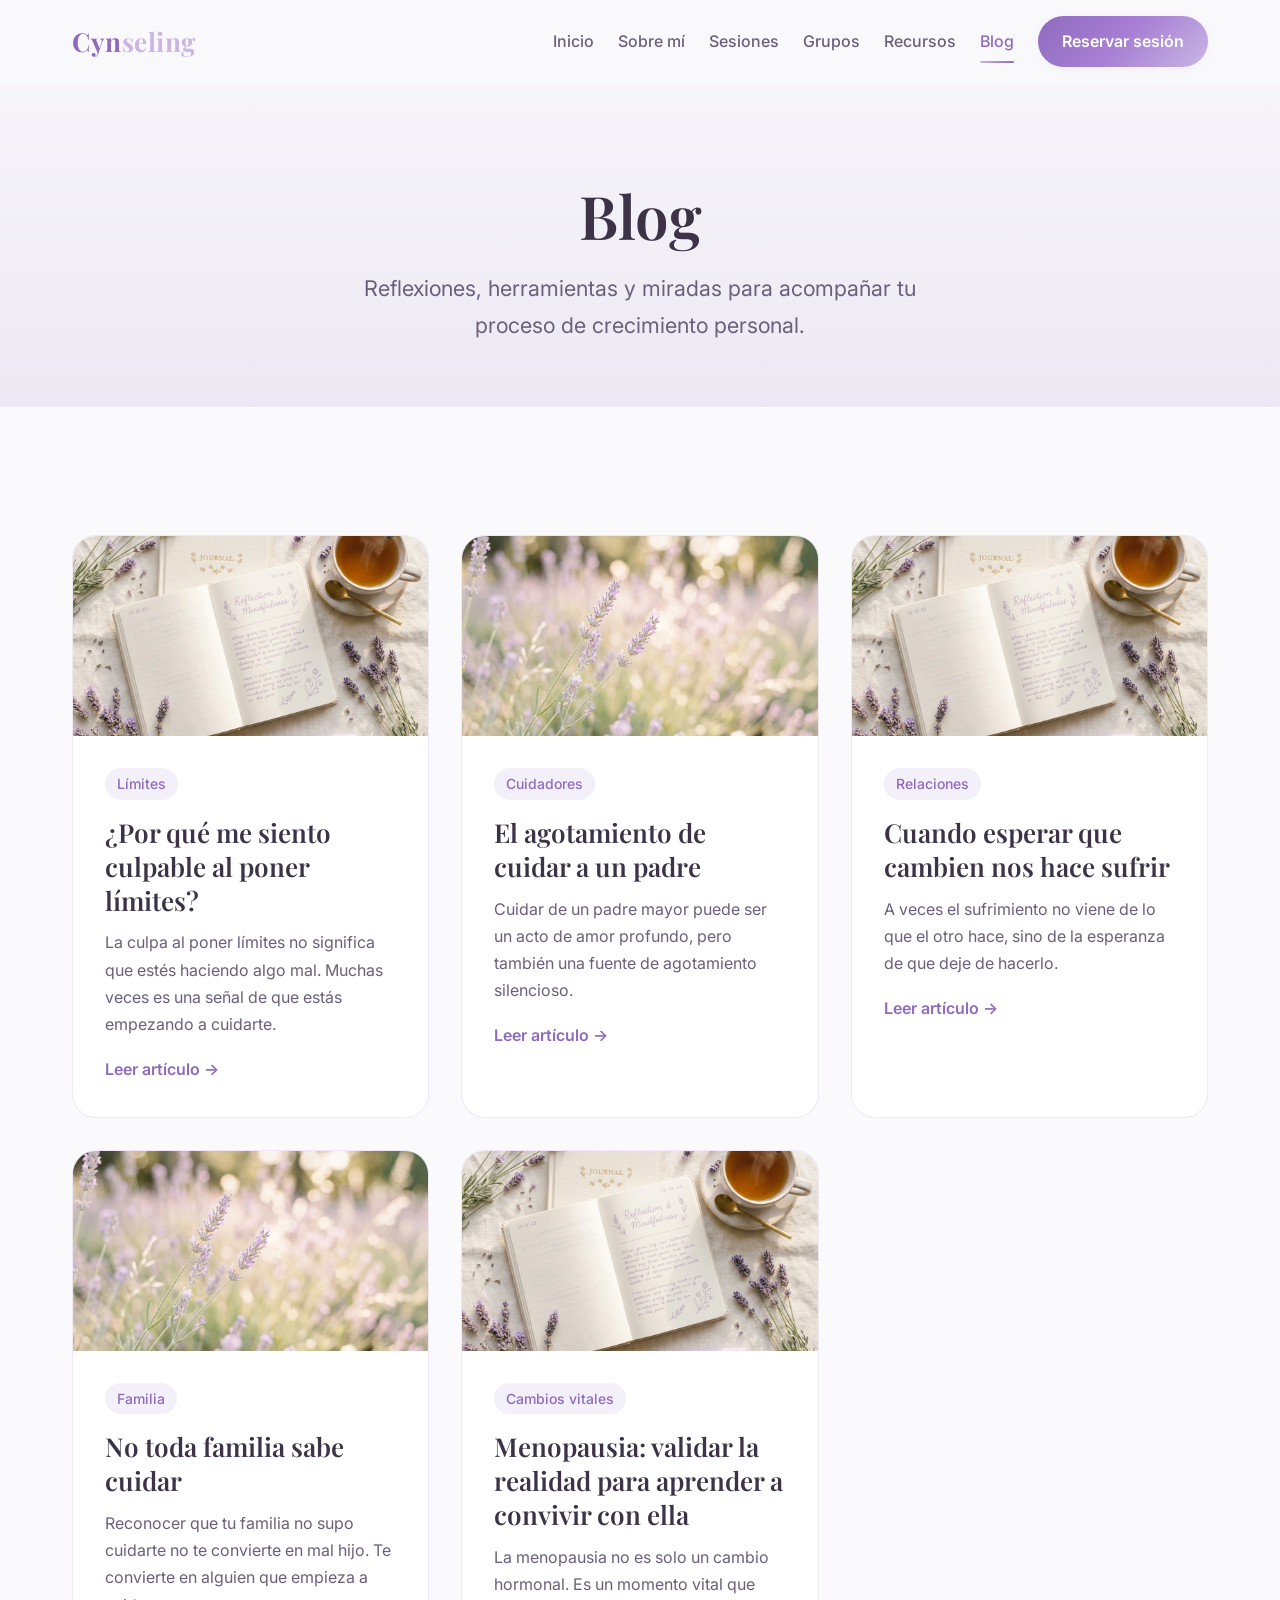
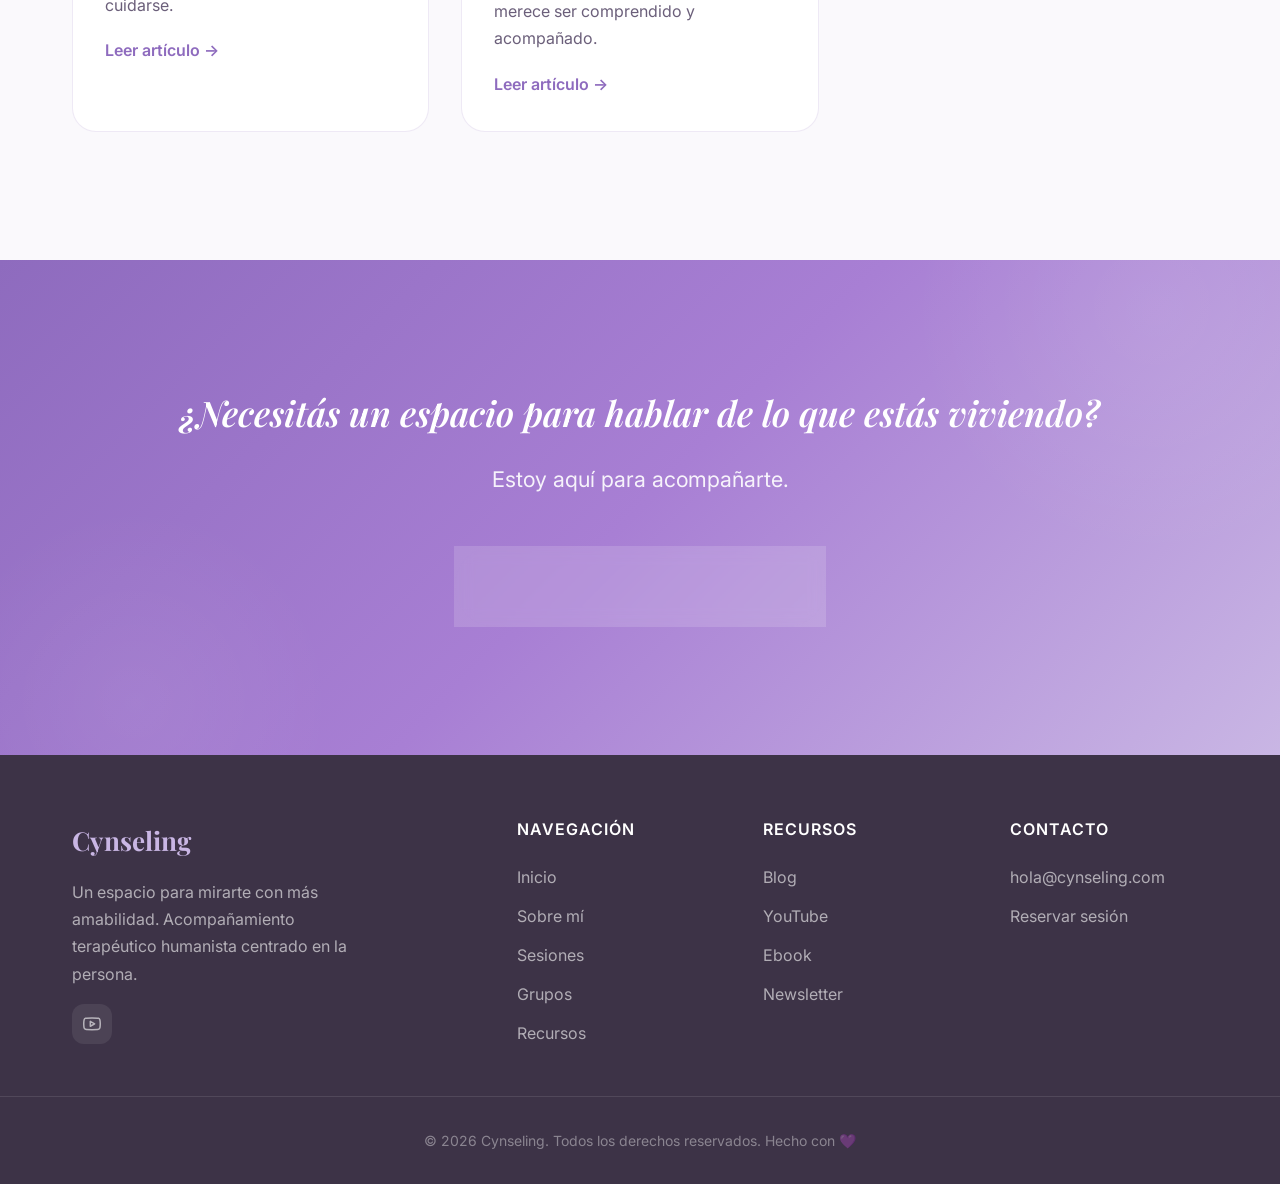
==== commit e85a0e79: "feat: update blog page with WhatsApp reservation CTA and clean up footer social links" ====
--- a/blog.html
+++ b/blog.html
@@ -1,10 +1,13 @@
 <!DOCTYPE html>
 <html lang="es">
+
 <head>
   <meta charset="UTF-8">
   <meta name="viewport" content="width=device-width, initial-scale=1.0">
-  <meta name="description" content="Blog de Cynseling — Artículos sobre relaciones, emociones, límites, autoestima, duelo y crecimiento personal desde una mirada humanista.">
-  <meta name="keywords" content="blog counseling, artículos terapia, límites, culpa, relaciones familiares, menopausia, duelo, crecimiento personal">
+  <meta name="description"
+    content="Blog de Cynseling — Artículos sobre relaciones, emociones, límites, autoestima, duelo y crecimiento personal desde una mirada humanista.">
+  <meta name="keywords"
+    content="blog counseling, artículos terapia, límites, culpa, relaciones familiares, menopausia, duelo, crecimiento personal">
 
   <!-- Open Graph -->
   <meta property="og:title" content="Blog — Cynseling">
@@ -13,9 +16,11 @@
 
   <title>Blog — Cynseling</title>
 
-  <link rel="icon" type="image/svg+xml" href="data:image/svg+xml,<svg xmlns='http://www.w3.org/2000/svg' viewBox='0 0 100 100'><text y='.9em' font-size='90'>💜</text></svg>">
+  <link rel="icon" type="image/svg+xml"
+    href="data:image/svg+xml,<svg xmlns='http://www.w3.org/2000/svg' viewBox='0 0 100 100'><text y='.9em' font-size='90'>💜</text></svg>">
   <link rel="stylesheet" href="css/styles.css">
 </head>
+
 <body>
 
   <!-- NAVBAR -->
@@ -59,51 +64,62 @@
       <div class="blog-grid">
 
         <a href="blog/culpa-poner-limites.html" class="blog-card reveal">
-          <img src="assets/images/blog-header.png" alt="¿Por qué me siento culpable al poner límites?" class="blog-card__image" loading="lazy">
+          <img src="assets/images/blog-header.png" alt="¿Por qué me siento culpable al poner límites?"
+            class="blog-card__image" loading="lazy">
           <div class="blog-card__content">
             <span class="blog-card__tag">Límites</span>
             <h2 class="blog-card__title">¿Por qué me siento culpable al poner límites?</h2>
-            <p class="blog-card__excerpt">La culpa al poner límites no significa que estés haciendo algo mal. Muchas veces es una señal de que estás empezando a cuidarte.</p>
+            <p class="blog-card__excerpt">La culpa al poner límites no significa que estés haciendo algo mal. Muchas
+              veces es una señal de que estás empezando a cuidarte.</p>
             <span class="blog-card__link">Leer artículo →</span>
           </div>
         </a>
 
         <a href="blog/agotamiento-cuidar-padre.html" class="blog-card reveal reveal--delay-1">
-          <img src="assets/images/nature-bg.png" alt="El agotamiento de cuidar a un padre" class="blog-card__image" loading="lazy">
+          <img src="assets/images/nature-bg.png" alt="El agotamiento de cuidar a un padre" class="blog-card__image"
+            loading="lazy">
           <div class="blog-card__content">
             <span class="blog-card__tag">Cuidadores</span>
             <h2 class="blog-card__title">El agotamiento de cuidar a un padre</h2>
-            <p class="blog-card__excerpt">Cuidar de un padre mayor puede ser un acto de amor profundo, pero también una fuente de agotamiento silencioso.</p>
+            <p class="blog-card__excerpt">Cuidar de un padre mayor puede ser un acto de amor profundo, pero también una
+              fuente de agotamiento silencioso.</p>
             <span class="blog-card__link">Leer artículo →</span>
           </div>
         </a>
 
         <a href="blog/esperar-que-cambien.html" class="blog-card reveal reveal--delay-2">
-          <img src="assets/images/blog-header.png" alt="Cuando esperar que cambien nos hace sufrir" class="blog-card__image" loading="lazy">
+          <img src="assets/images/blog-header.png" alt="Cuando esperar que cambien nos hace sufrir"
+            class="blog-card__image" loading="lazy">
           <div class="blog-card__content">
             <span class="blog-card__tag">Relaciones</span>
             <h2 class="blog-card__title">Cuando esperar que cambien nos hace sufrir</h2>
-            <p class="blog-card__excerpt">A veces el sufrimiento no viene de lo que el otro hace, sino de la esperanza de que deje de hacerlo.</p>
+            <p class="blog-card__excerpt">A veces el sufrimiento no viene de lo que el otro hace, sino de la esperanza
+              de que deje de hacerlo.</p>
             <span class="blog-card__link">Leer artículo →</span>
           </div>
         </a>
 
         <a href="blog/no-toda-familia-sabe-cuidar.html" class="blog-card reveal">
-          <img src="assets/images/nature-bg.png" alt="No toda familia sabe cuidar" class="blog-card__image" loading="lazy">
+          <img src="assets/images/nature-bg.png" alt="No toda familia sabe cuidar" class="blog-card__image"
+            loading="lazy">
           <div class="blog-card__content">
             <span class="blog-card__tag">Familia</span>
             <h2 class="blog-card__title">No toda familia sabe cuidar</h2>
-            <p class="blog-card__excerpt">Reconocer que tu familia no supo cuidarte no te convierte en mal hijo. Te convierte en alguien que empieza a cuidarse.</p>
+            <p class="blog-card__excerpt">Reconocer que tu familia no supo cuidarte no te convierte en mal hijo. Te
+              convierte en alguien que empieza a cuidarse.</p>
             <span class="blog-card__link">Leer artículo →</span>
           </div>
         </a>
 
         <a href="blog/menopausia-validar-realidad.html" class="blog-card reveal reveal--delay-1">
-          <img src="assets/images/blog-header.png" alt="Menopausia: validar la realidad para aprender a convivir con ella" class="blog-card__image" loading="lazy">
+          <img src="assets/images/blog-header.png"
+            alt="Menopausia: validar la realidad para aprender a convivir con ella" class="blog-card__image"
+            loading="lazy">
           <div class="blog-card__content">
             <span class="blog-card__tag">Cambios vitales</span>
             <h2 class="blog-card__title">Menopausia: validar la realidad para aprender a convivir con ella</h2>
-            <p class="blog-card__excerpt">La menopausia no es solo un cambio hormonal. Es un momento vital que merece ser comprendido y acompañado.</p>
+            <p class="blog-card__excerpt">La menopausia no es solo un cambio hormonal. Es un momento vital que merece
+              ser comprendido y acompañado.</p>
             <span class="blog-card__link">Leer artículo →</span>
           </div>
         </a>
@@ -121,7 +137,8 @@
       <p class="cta-final__text">
         Estoy aquí para acompañarte.
       </p>
-      <a href="index.html#contacto" class="btn btn--ghost btn--lg">
+      <a href="https://wa.me/34624382244?text=Hola%2C%20me%20gustar%C3%ADa%20reservar%20una%20primera%20sesi%C3%B3n."
+        class="btn btn--ghost btn--lg" id="cta-final-reservar" target="_blank">
         💜 Reservar una primera sesión
       </a>
     </div>
@@ -136,22 +153,33 @@
           Un espacio para mirarte con más amabilidad. Acompañamiento terapéutico humanista centrado en la persona.
         </p>
         <div class="footer__socials">
-          <a href="#" class="footer__social" aria-label="Instagram"><svg viewBox="0 0 24 24" fill="none" stroke="currentColor" stroke-width="2" stroke-linecap="round" stroke-linejoin="round"><rect x="2" y="2" width="20" height="20" rx="5" ry="5"/><path d="M16 11.37A4 4 0 1 1 12.63 8 4 4 0 0 1 16 11.37z"/><line x1="17.5" y1="6.5" x2="17.51" y2="6.5"/></svg></a>
-          <a href="#" class="footer__social" aria-label="YouTube"><svg viewBox="0 0 24 24" fill="none" stroke="currentColor" stroke-width="2" stroke-linecap="round" stroke-linejoin="round"><path d="M22.54 6.42a2.78 2.78 0 0 0-1.94-2C18.88 4 12 4 12 4s-6.88 0-8.6.46a2.78 2.78 0 0 0-1.94 2A29 29 0 0 0 1 11.75a29 29 0 0 0 .46 5.33A2.78 2.78 0 0 0 3.4 19.1c1.72.46 8.6.46 8.6.46s6.88 0 8.6-.46a2.78 2.78 0 0 0 1.94-2 29 29 0 0 0 .46-5.25 29 29 0 0 0-.46-5.43z"/><polygon points="9.75 15.02 15.5 11.75 9.75 8.48 9.75 15.02"/></svg></a>
-          <a href="#" class="footer__social" aria-label="LinkedIn"><svg viewBox="0 0 24 24" fill="none" stroke="currentColor" stroke-width="2" stroke-linecap="round" stroke-linejoin="round"><path d="M16 8a6 6 0 0 1 6 6v7h-4v-7a2 2 0 0 0-2-2 2 2 0 0 0-2 2v7h-4v-7a6 6 0 0 1 6-6z"/><rect x="2" y="9" width="4" height="12"/><circle cx="4" cy="4" r="2"/></svg></a>
+          <a href="#" class="footer__social" aria-label="YouTube"><svg viewBox="0 0 24 24" fill="none"
+              stroke="currentColor" stroke-width="2" stroke-linecap="round" stroke-linejoin="round">
+              <path
+                d="M22.54 6.42a2.78 2.78 0 0 0-1.94-2C18.88 4 12 4 12 4s-6.88 0-8.6.46a2.78 2.78 0 0 0-1.94 2A29 29 0 0 0 1 11.75a29 29 0 0 0 .46 5.33A2.78 2.78 0 0 0 3.4 19.1c1.72.46 8.6.46 8.6.46s6.88 0 8.6-.46a2.78 2.78 0 0 0 1.94-2 29 29 0 0 0 .46-5.25 29 29 0 0 0-.46-5.43z" />
+              <polygon points="9.75 15.02 15.5 11.75 9.75 8.48 9.75 15.02" />
+            </svg></a>
         </div>
       </div>
       <div>
         <h4 class="footer__title">Navegación</h4>
-        <nav class="footer__links"><a href="index.html" class="footer__link">Inicio</a><a href="index.html#sobre-mi" class="footer__link">Sobre mí</a><a href="index.html#servicios" class="footer__link">Sesiones</a><a href="index.html#grupos" class="footer__link">Grupos</a><a href="index.html#recursos" class="footer__link">Recursos</a></nav>
+        <nav class="footer__links"><a href="index.html" class="footer__link">Inicio</a><a href="index.html#sobre-mi"
+            class="footer__link">Sobre mí</a><a href="index.html#servicios" class="footer__link">Sesiones</a><a
+            href="index.html#grupos" class="footer__link">Grupos</a><a href="index.html#recursos"
+            class="footer__link">Recursos</a></nav>
       </div>
       <div>
         <h4 class="footer__title">Recursos</h4>
-        <nav class="footer__links"><a href="blog.html" class="footer__link">Blog</a><a href="#" class="footer__link">YouTube</a><a href="#" class="footer__link">Ebook</a><a href="#" class="footer__link">Newsletter</a></nav>
+        <nav class="footer__links"><a href="blog.html" class="footer__link">Blog</a><a href="#"
+            class="footer__link">YouTube</a><a href="#" class="footer__link">Ebook</a><a href="#"
+            class="footer__link">Newsletter</a></nav>
       </div>
       <div>
         <h4 class="footer__title">Contacto</h4>
-        <div class="footer__links"><a href="mailto:hola@cynseling.com" class="footer__link">hola@cynseling.com</a><a href="index.html#contacto" class="footer__link">Reservar sesión</a></div>
+        <div class="footer__links"><a href="mailto:hola@cynseling.com" class="footer__link">hola@cynseling.com</a>
+          <a href="https://wa.me/34624382244?text=Hola%2C%20me%20gustar%C3%ADa%20reservar%20una%20sesi%C3%B3n."
+            class="footer__link">Reservar sesión</a>
+        </div>
       </div>
     </div>
     <div class="footer__bottom">
@@ -161,4 +189,5 @@
 
   <script src="js/main.js"></script>
 </body>
-</html>
+
+</html>
--- a/css/styles.css
+++ b/css/styles.css
@@ -82,7 +82,9 @@
 }
 
 /* ---------- Modern Reset ---------- */
-*, *::before, *::after {
+*,
+*::before,
+*::after {
   box-sizing: border-box;
   margin: 0;
   padding: 0;
@@ -121,7 +123,8 @@
   color: var(--color-primary-dark);
 }
 
-ul, ol {
+ul,
+ol {
   list-style: none;
 }
 
@@ -132,17 +135,33 @@
   background: none;
 }
 
-h1, h2, h3, h4, h5, h6 {
+h1,
+h2,
+h3,
+h4,
+h5,
+h6 {
   font-family: var(--font-heading);
   line-height: 1.3;
   color: var(--color-text);
   font-weight: 600;
 }
 
-h1 { font-size: var(--text-4xl); }
-h2 { font-size: var(--text-3xl); }
-h3 { font-size: var(--text-2xl); }
-h4 { font-size: var(--text-xl); }
+h1 {
+  font-size: var(--text-4xl);
+}
+
+h2 {
+  font-size: var(--text-3xl);
+}
+
+h3 {
+  font-size: var(--text-2xl);
+}
+
+h4 {
+  font-size: var(--text-xl);
+}
 
 p {
   margin-bottom: var(--space-md);
@@ -459,11 +478,13 @@
 }
 
 .hero__title {
-  font-size: var(--text-4xl);
+  font-size: var(--text-2xl);
   color: var(--color-text);
   margin-bottom: var(--space-lg);
   font-weight: 600;
-  line-height: 1.2;
+  line-height: 1.4;
+  letter-spacing: -0.01em;
+  text-align: justify;
 }
 
 .hero__title em {
@@ -476,6 +497,7 @@
   color: var(--color-text-secondary);
   line-height: 1.8;
   margin-bottom: var(--space-2xl);
+  text-align: justify;
 }
 
 .hero__buttons {
@@ -495,7 +517,7 @@
   border-radius: var(--radius-2xl);
   overflow: hidden;
   box-shadow: var(--shadow-xl);
-  max-width: 480px;
+  max-width: 420px;
   width: 100%;
 }
 
@@ -516,8 +538,9 @@
 
 .hero__image-wrapper img {
   width: 100%;
-  aspect-ratio: 4/5;
+  aspect-ratio: 714 / 1236;
   object-fit: cover;
+  object-position: top center;
   border-radius: var(--radius-2xl);
 }
 
@@ -554,8 +577,15 @@
 }
 
 @keyframes float {
-  0%, 100% { transform: translateY(0); }
-  50% { transform: translateY(-10px); }
+
+  0%,
+  100% {
+    transform: translateY(0);
+  }
+
+  50% {
+    transform: translateY(-10px);
+  }
 }
 
 /* ---------- IDENTIFY SECTION ---------- */
@@ -639,7 +669,7 @@
 
 .mirada__image img {
   width: 100%;
-  aspect-ratio: 4/5;
+  aspect-ratio: 3/4;
   object-fit: cover;
 }
 
@@ -803,15 +833,7 @@
   z-index: 1;
 }
 
-.quote-banner__text::before {
-  content: '"';
-  font-size: 4rem;
-  line-height: 1;
-  display: block;
-  color: rgba(255, 255, 255, 0.4);
-  margin-bottom: var(--space-md);
-  font-family: var(--font-heading);
-}
+
 
 /* ---------- TESTIMONIALS ---------- */
 .testimonials__carousel {
@@ -933,12 +955,16 @@
   overflow: hidden;
   box-shadow: var(--shadow-lg);
   position: relative;
+  max-width: 420px;
+  width: 100%;
+  margin: 0 auto;
 }
 
 .about__image img {
   width: 100%;
-  aspect-ratio: 4/5;
+  aspect-ratio: 714 / 1236;
   object-fit: cover;
+  object-position: top center;
 }
 
 .about__content h2 {
@@ -1029,7 +1055,7 @@
 /* ---------- CTA FINAL ---------- */
 .cta-final {
   background: var(--gradient-cta);
-  padding: var(--space-5xl) 0;
+  padding: var(--space-5xl) var(--space-xl);
   text-align: center;
   position: relative;
   overflow: hidden;
@@ -1062,16 +1088,18 @@
 .cta-final__content {
   position: relative;
   z-index: 1;
-  max-width: 650px;
+  max-width: 1100px;
   margin: 0 auto;
+  padding: 0 var(--space-md);
 }
 
 .cta-final__title {
-  font-size: var(--text-3xl);
+  font-size: var(--text-2xl);
   color: var(--color-white);
   margin-bottom: var(--space-lg);
-  line-height: 1.3;
+  line-height: 1.4;
   font-style: italic;
+  text-wrap: pretty;
 }
 
 .cta-final__text {
@@ -1341,7 +1369,8 @@
   color: var(--color-text);
 }
 
-.article-content ul, .article-content ol {
+.article-content ul,
+.article-content ol {
   margin: var(--space-lg) 0;
   padding-left: var(--space-xl);
 }
@@ -1385,15 +1414,30 @@
   transform: translateY(0);
 }
 
-.reveal--delay-1 { transition-delay: 0.1s; }
-.reveal--delay-2 { transition-delay: 0.2s; }
-.reveal--delay-3 { transition-delay: 0.3s; }
-.reveal--delay-4 { transition-delay: 0.4s; }
-.reveal--delay-5 { transition-delay: 0.5s; }
+.reveal--delay-1 {
+  transition-delay: 0.1s;
+}
+
+.reveal--delay-2 {
+  transition-delay: 0.2s;
+}
+
+.reveal--delay-3 {
+  transition-delay: 0.3s;
+}
+
+.reveal--delay-4 {
+  transition-delay: 0.4s;
+}
+
+.reveal--delay-5 {
+  transition-delay: 0.5s;
+}
 
 .reveal--left {
   transform: translateX(-30px);
 }
+
 .reveal--left.revealed {
   transform: translateX(0);
 }
@@ -1401,6 +1445,7 @@
 .reveal--right {
   transform: translateX(30px);
 }
+
 .reveal--right.revealed {
   transform: translateX(0);
 }
@@ -1408,6 +1453,7 @@
 .reveal--scale {
   transform: scale(0.95);
 }
+
 .reveal--scale.revealed {
   transform: scale(1);
 }
@@ -1533,7 +1579,7 @@
   }
 
   .hero__title {
-    font-size: var(--text-3xl);
+    font-size: var(--text-xl);
   }
 
   .hero__buttons {
@@ -1598,7 +1644,10 @@
 
 /* ---------- Accessibility ---------- */
 @media (prefers-reduced-motion: reduce) {
-  *, *::before, *::after {
+
+  *,
+  *::before,
+  *::after {
     animation-duration: 0.01ms !important;
     animation-iteration-count: 1 !important;
     transition-duration: 0.01ms !important;
@@ -1625,4 +1674,4 @@
 ::selection {
   background: var(--color-primary);
   color: var(--color-white);
-}
+}
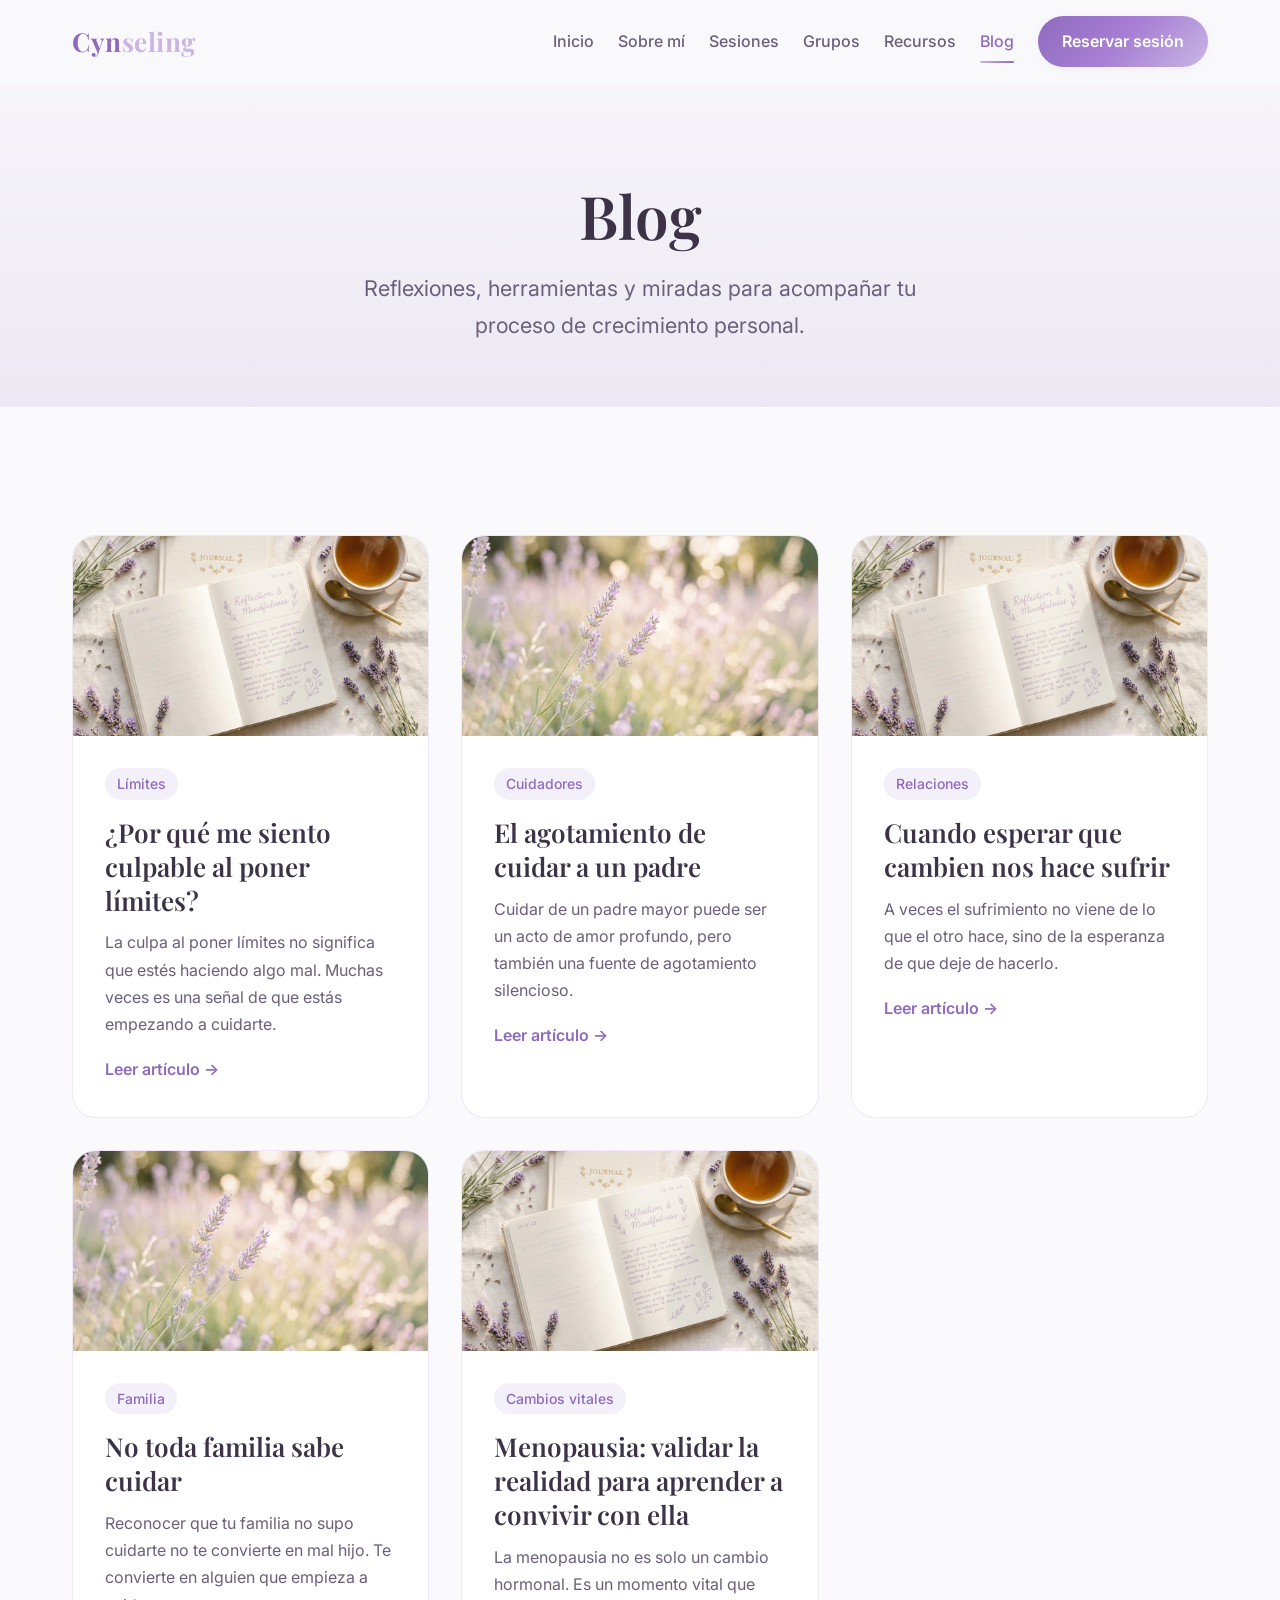
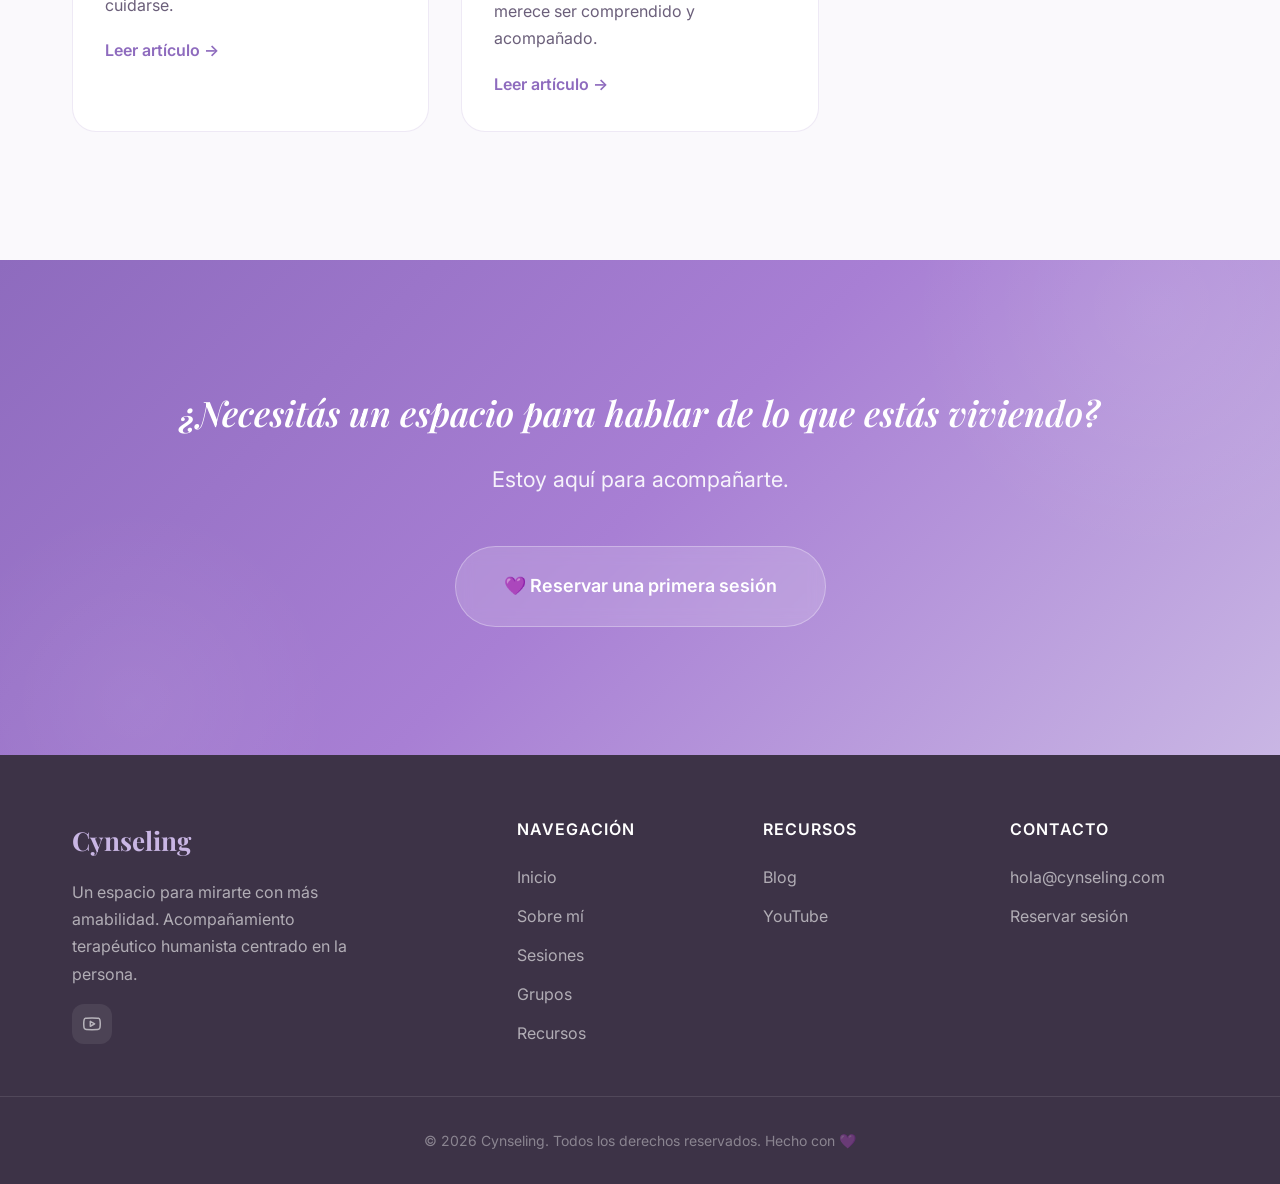
==== commit 35eb6230: "feat: redesign resource section with YouTube channel banners and updated layout" ====
--- a/blog.html
+++ b/blog.html
@@ -170,9 +170,8 @@
       </div>
       <div>
         <h4 class="footer__title">Recursos</h4>
-        <nav class="footer__links"><a href="blog.html" class="footer__link">Blog</a><a href="#"
-            class="footer__link">YouTube</a><a href="#" class="footer__link">Ebook</a><a href="#"
-            class="footer__link">Newsletter</a></nav>
+        <nav class="footer__links"><a href="blog.html" class="footer__link">Blog</a><a href="https://www.youtube.com/@Cambiarlamirada"
+            class="footer__link" target="_blank" rel="noopener noreferrer">YouTube</a></nav>
       </div>
       <div>
         <h4 class="footer__title">Contacto</h4>
--- a/css/styles.css
+++ b/css/styles.css
@@ -996,16 +996,19 @@
 /* ---------- RESOURCES ---------- */
 .resources__grid {
   display: grid;
-  grid-template-columns: repeat(3, 1fr);
+  grid-template-columns: repeat(2, 1fr);
   gap: var(--space-xl);
+  max-width: 1000px;
+  margin: 0 auto;
 }
 
 .resource-card {
   background: var(--color-white);
   border: 1px solid var(--color-border);
   border-radius: var(--radius-xl);
-  padding: var(--space-2xl);
-  text-align: center;
+  overflow: hidden;
+  display: flex;
+  flex-direction: column;
   transition: all var(--transition-base);
 }
 
@@ -1015,28 +1018,80 @@
   border-color: var(--color-primary);
 }
 
-.resource-card__icon {
-  width: 72px;
-  height: 72px;
-  margin: 0 auto var(--space-lg);
-  display: flex;
-  align-items: center;
-  justify-content: center;
-  background: var(--gradient-soft);
-  border-radius: var(--radius-xl);
-  font-size: 2rem;
+.resource-card__banner-container {
+  width: 100%;
+  aspect-ratio: 3.3 / 1;
+  overflow: hidden;
+  border-bottom: 1px solid var(--color-border);
+  position: relative;
+}
+
+.resource-card__banner {
+  width: 100%;
+  height: 100%;
+  object-fit: cover;
+  transition: transform var(--transition-base);
+}
+
+.resource-card:hover .resource-card__banner {
+  transform: scale(1.03);
+}
+
+.resource-card__body {
+  padding: var(--space-xl);
+  display: flex;
+  flex-direction: column;
+  flex-grow: 1;
+  text-align: left;
 }
 
 .resource-card__title {
   font-size: var(--text-xl);
   margin-bottom: var(--space-sm);
+  color: var(--color-text-primary);
 }
 
 .resource-card__desc {
   font-size: var(--text-sm);
   color: var(--color-text-secondary);
-  margin-bottom: var(--space-lg);
-}
+  margin-bottom: var(--space-md);
+  line-height: 1.6;
+}
+
+.resource-card__list-title {
+  font-size: var(--text-sm);
+  font-weight: 600;
+  color: var(--color-text-primary);
+  margin-bottom: var(--space-xs);
+}
+
+.resource-card__list {
+  list-style: none;
+  padding: 0;
+  margin: 0 0 var(--space-xl) 0;
+}
+
+.resource-card__list li {
+  font-size: var(--text-sm);
+  color: var(--color-text-secondary);
+  position: relative;
+  padding-left: var(--space-md);
+  margin-bottom: var(--space-xs);
+  line-height: 1.4;
+}
+
+.resource-card__list li::before {
+  content: "💜";
+  position: absolute;
+  left: 0;
+  font-size: 0.75rem;
+}
+
+.resource-card__body .btn {
+  margin-top: auto;
+  align-self: flex-start;
+}
+
 
 .resource-card__link {
   font-size: var(--text-sm);
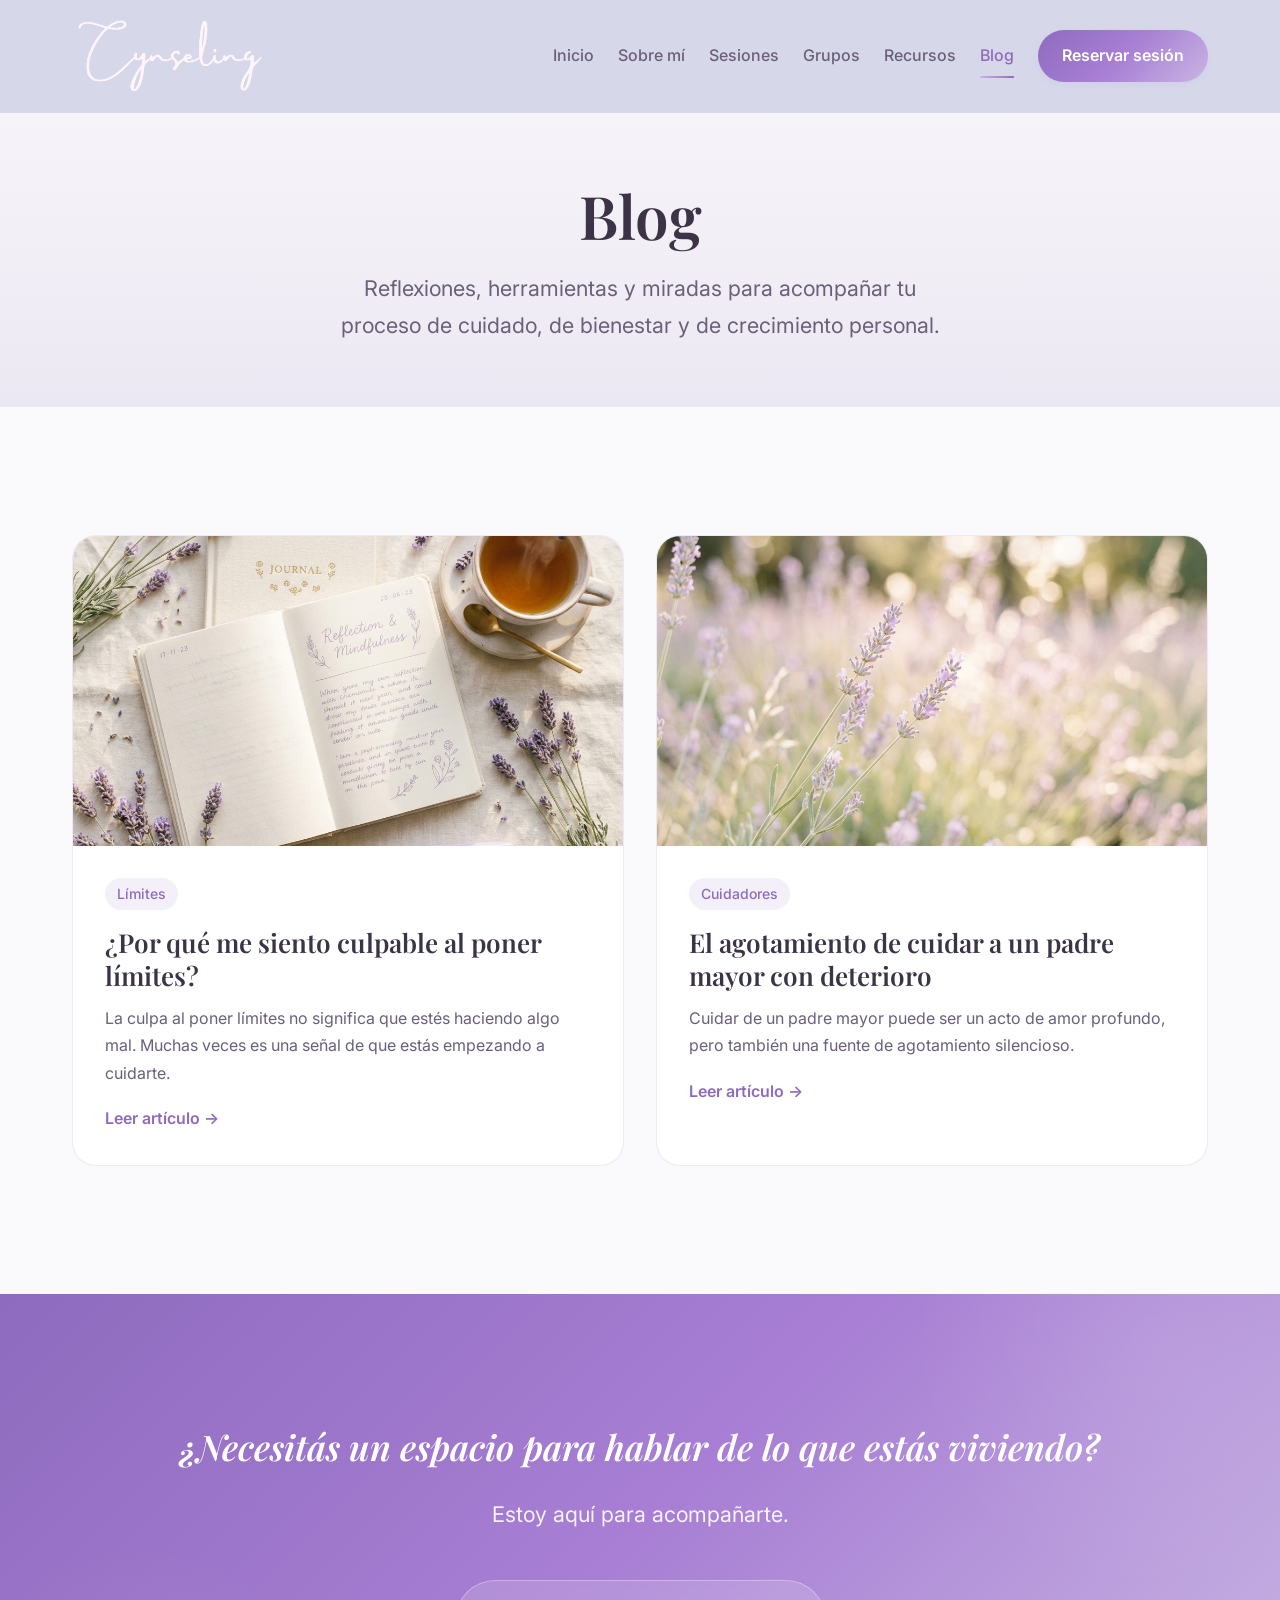
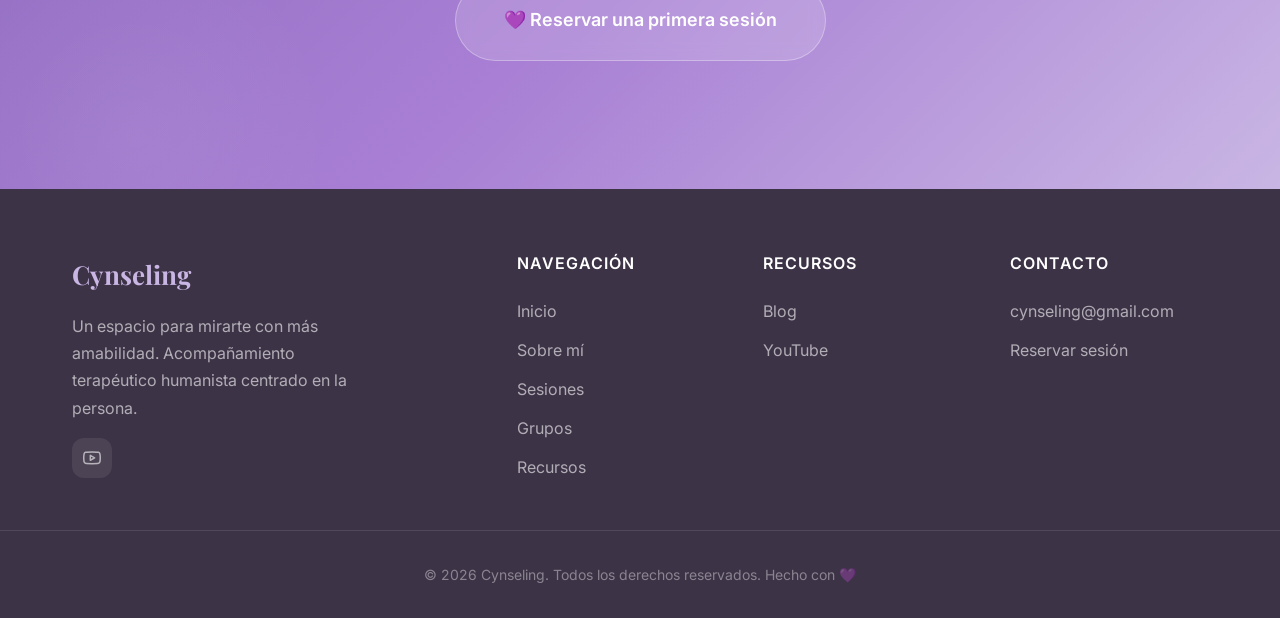
==== commit 9debd205: "feat: update branding with new logo and refine content across index and blog pages" ====
--- a/blog.html
+++ b/blog.html
@@ -27,7 +27,7 @@
   <nav class="navbar" id="navbar" role="navigation" aria-label="Navegación principal">
     <div class="container">
       <a href="index.html" class="navbar__logo" aria-label="Cynseling - Inicio">
-        Cyn<span>seling</span>
+        <img src="assets/images/logo-cynseling.png" alt="Cynseling logo" style="height: 80px; width: auto;">
       </a>
 
       <button class="navbar__toggle" aria-label="Abrir menú" aria-expanded="false">
@@ -54,7 +54,8 @@
   <section class="blog-hero">
     <div class="container">
       <h1>Blog</h1>
-      <p>Reflexiones, herramientas y miradas para acompañar tu proceso de crecimiento personal.</p>
+      <p>Reflexiones, herramientas y miradas para acompañar tu proceso de cuidado, de bienestar y de crecimiento
+        personal.</p>
     </div>
   </section>
 
@@ -76,54 +77,16 @@
         </a>
 
         <a href="blog/agotamiento-cuidar-padre.html" class="blog-card reveal reveal--delay-1">
-          <img src="assets/images/nature-bg.png" alt="El agotamiento de cuidar a un padre" class="blog-card__image"
-            loading="lazy">
+          <img src="assets/images/nature-bg.png" alt="El agotamiento de cuidar a un padre mayor con deterioro"
+            class="blog-card__image" loading="lazy">
           <div class="blog-card__content">
             <span class="blog-card__tag">Cuidadores</span>
-            <h2 class="blog-card__title">El agotamiento de cuidar a un padre</h2>
+            <h2 class="blog-card__title">El agotamiento de cuidar a un padre mayor con deterioro</h2>
             <p class="blog-card__excerpt">Cuidar de un padre mayor puede ser un acto de amor profundo, pero también una
               fuente de agotamiento silencioso.</p>
             <span class="blog-card__link">Leer artículo →</span>
           </div>
         </a>
-
-        <a href="blog/esperar-que-cambien.html" class="blog-card reveal reveal--delay-2">
-          <img src="assets/images/blog-header.png" alt="Cuando esperar que cambien nos hace sufrir"
-            class="blog-card__image" loading="lazy">
-          <div class="blog-card__content">
-            <span class="blog-card__tag">Relaciones</span>
-            <h2 class="blog-card__title">Cuando esperar que cambien nos hace sufrir</h2>
-            <p class="blog-card__excerpt">A veces el sufrimiento no viene de lo que el otro hace, sino de la esperanza
-              de que deje de hacerlo.</p>
-            <span class="blog-card__link">Leer artículo →</span>
-          </div>
-        </a>
-
-        <a href="blog/no-toda-familia-sabe-cuidar.html" class="blog-card reveal">
-          <img src="assets/images/nature-bg.png" alt="No toda familia sabe cuidar" class="blog-card__image"
-            loading="lazy">
-          <div class="blog-card__content">
-            <span class="blog-card__tag">Familia</span>
-            <h2 class="blog-card__title">No toda familia sabe cuidar</h2>
-            <p class="blog-card__excerpt">Reconocer que tu familia no supo cuidarte no te convierte en mal hijo. Te
-              convierte en alguien que empieza a cuidarse.</p>
-            <span class="blog-card__link">Leer artículo →</span>
-          </div>
-        </a>
-
-        <a href="blog/menopausia-validar-realidad.html" class="blog-card reveal reveal--delay-1">
-          <img src="assets/images/blog-header.png"
-            alt="Menopausia: validar la realidad para aprender a convivir con ella" class="blog-card__image"
-            loading="lazy">
-          <div class="blog-card__content">
-            <span class="blog-card__tag">Cambios vitales</span>
-            <h2 class="blog-card__title">Menopausia: validar la realidad para aprender a convivir con ella</h2>
-            <p class="blog-card__excerpt">La menopausia no es solo un cambio hormonal. Es un momento vital que merece
-              ser comprendido y acompañado.</p>
-            <span class="blog-card__link">Leer artículo →</span>
-          </div>
-        </a>
-
       </div>
     </div>
   </section>
@@ -170,12 +133,13 @@
       </div>
       <div>
         <h4 class="footer__title">Recursos</h4>
-        <nav class="footer__links"><a href="blog.html" class="footer__link">Blog</a><a href="https://www.youtube.com/@Cambiarlamirada"
-            class="footer__link" target="_blank" rel="noopener noreferrer">YouTube</a></nav>
+        <nav class="footer__links"><a href="blog.html" class="footer__link">Blog</a><a
+            href="https://www.youtube.com/@Cambiarlamirada" class="footer__link" target="_blank"
+            rel="noopener noreferrer">YouTube</a></nav>
       </div>
       <div>
         <h4 class="footer__title">Contacto</h4>
-        <div class="footer__links"><a href="mailto:hola@cynseling.com" class="footer__link">hola@cynseling.com</a>
+        <div class="footer__links"><a href="mailto:cynseling@gmail.com" class="footer__link">cynseling@gmail.com</a>
           <a href="https://wa.me/34624382244?text=Hola%2C%20me%20gustar%C3%ADa%20reservar%20una%20sesi%C3%B3n."
             class="footer__link">Reservar sesión</a>
         </div>
--- a/css/styles.css
+++ b/css/styles.css
@@ -229,7 +229,7 @@
   left: 0;
   right: 0;
   z-index: 1000;
-  background: rgba(250, 249, 252, 0.85);
+  background: #d6d8ea;
   backdrop-filter: blur(20px);
   -webkit-backdrop-filter: blur(20px);
   border-bottom: 1px solid transparent;
@@ -238,7 +238,7 @@
 }
 
 .navbar.scrolled {
-  background: rgba(250, 249, 252, 0.95);
+  background: #d6d8ea;
   border-bottom-color: var(--color-border);
   box-shadow: var(--shadow-sm);
   padding: var(--space-sm) 0;
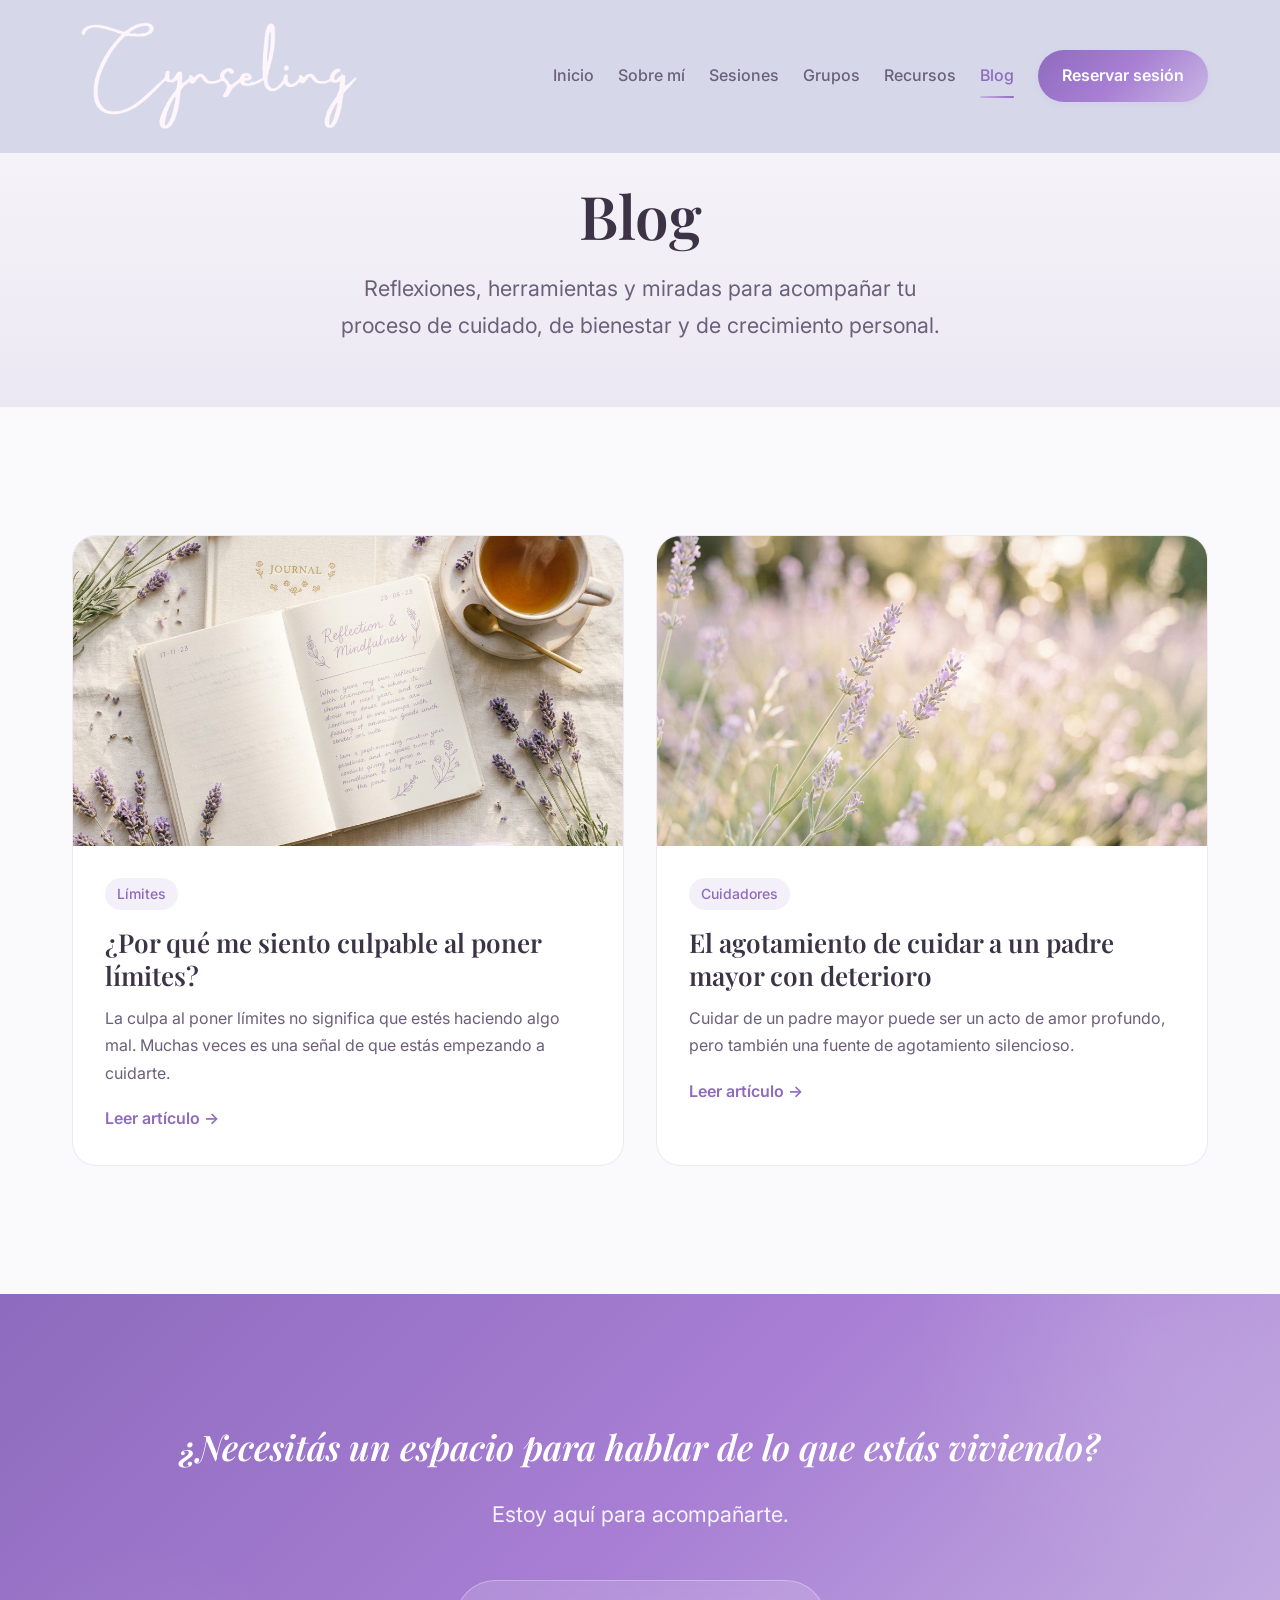
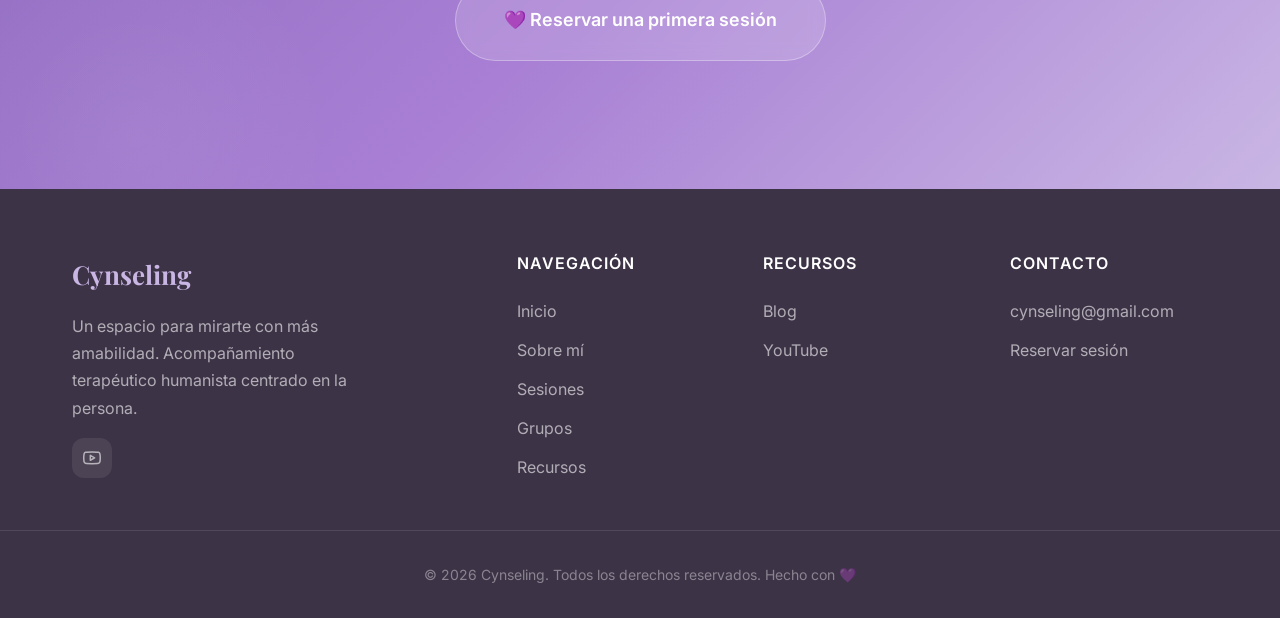
==== commit b266a301: "refactor: move logo styling to CSS class with responsive sizing support" ====
--- a/blog.html
+++ b/blog.html
@@ -27,7 +27,7 @@
   <nav class="navbar" id="navbar" role="navigation" aria-label="Navegación principal">
     <div class="container">
       <a href="index.html" class="navbar__logo" aria-label="Cynseling - Inicio">
-        <img src="assets/images/logo-cynseling.png" alt="Cynseling logo" style="height: 80px; width: auto;">
+        <img src="assets/images/logo-cynseling.png" alt="Cynseling logo" class="navbar__logo-img">
       </a>
 
       <button class="navbar__toggle" aria-label="Abrir menú" aria-expanded="false">
--- a/css/styles.css
+++ b/css/styles.css
@@ -1729,4 +1729,17 @@
 ::selection {
   background: var(--color-primary);
   color: var(--color-white);
-}+}
+.navbar__logo-img {
+  max-height: 120px;
+  height: auto;
+  max-width: 100%;
+  width: auto;
+  transition: max-height 0.3s ease;
+}
+
+@media (max-width: 768px) {
+  .navbar__logo-img {
+    max-height: 80px;
+  }
+}
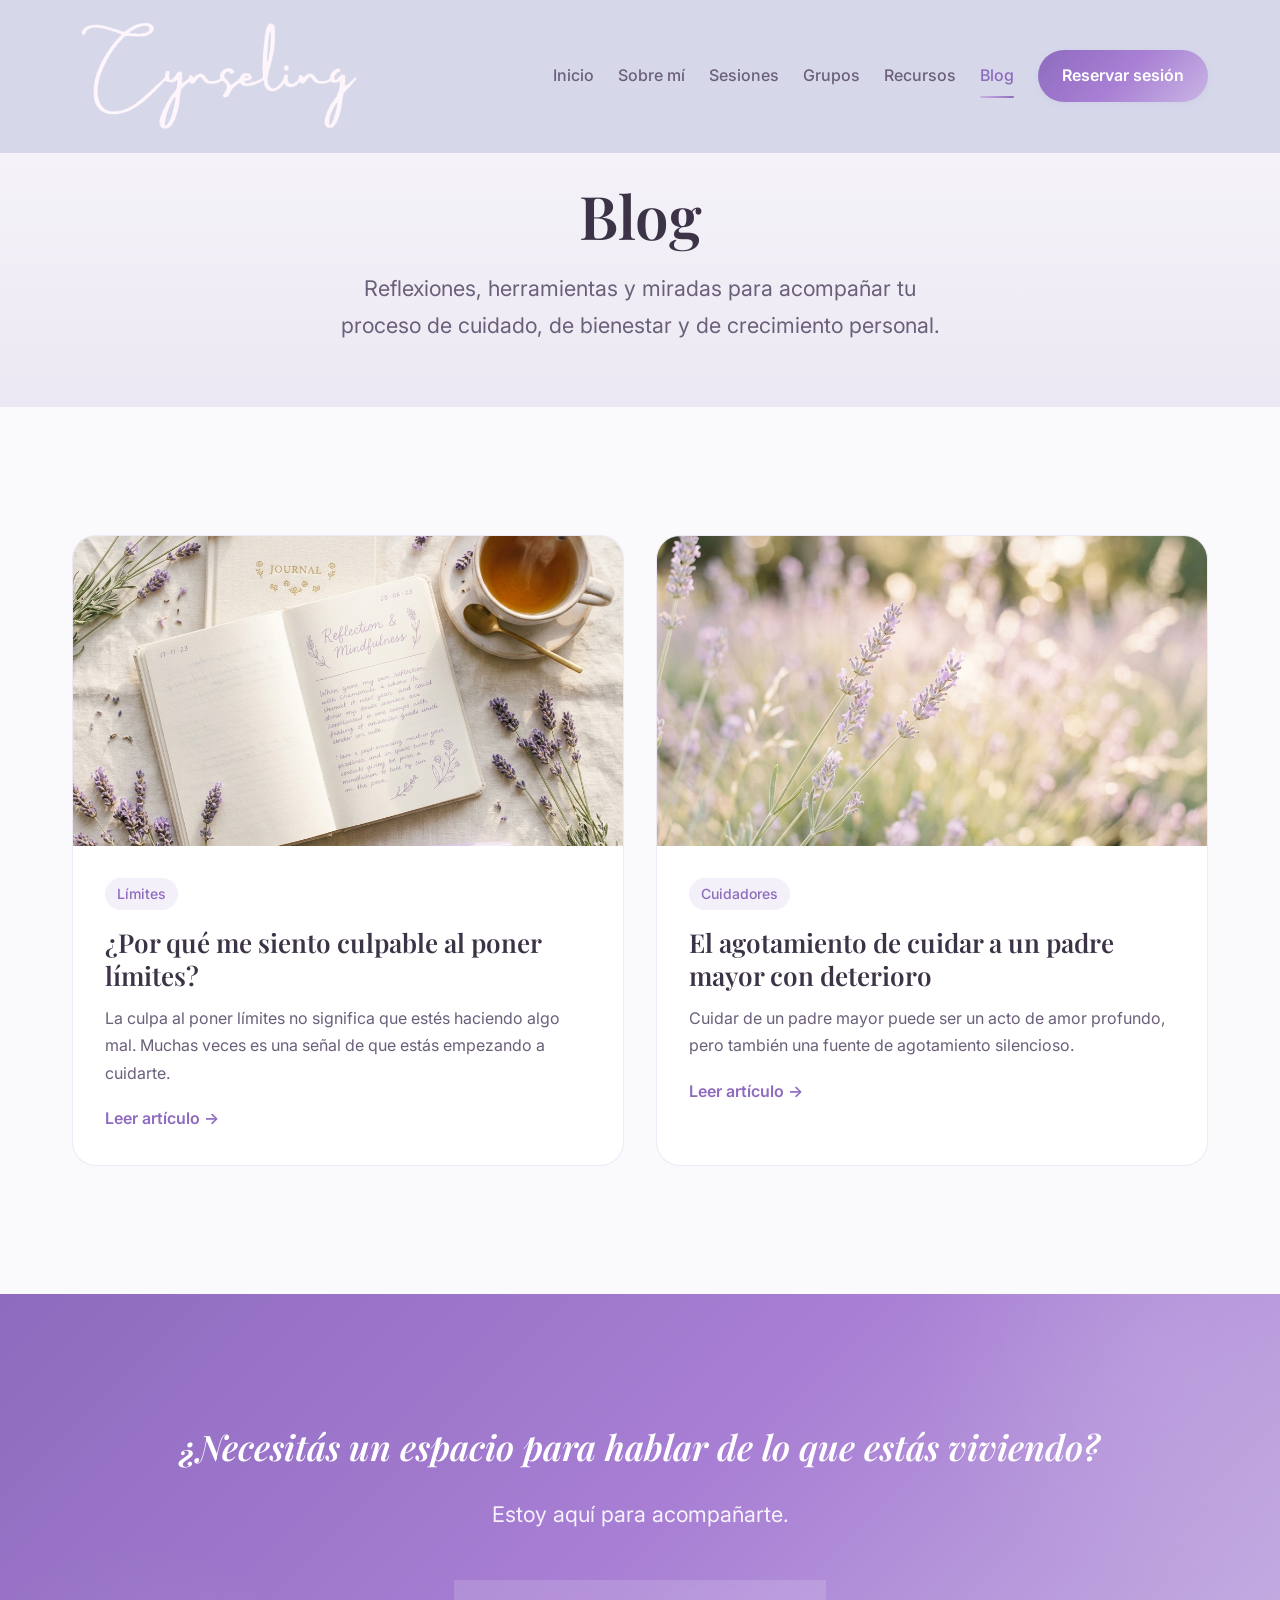
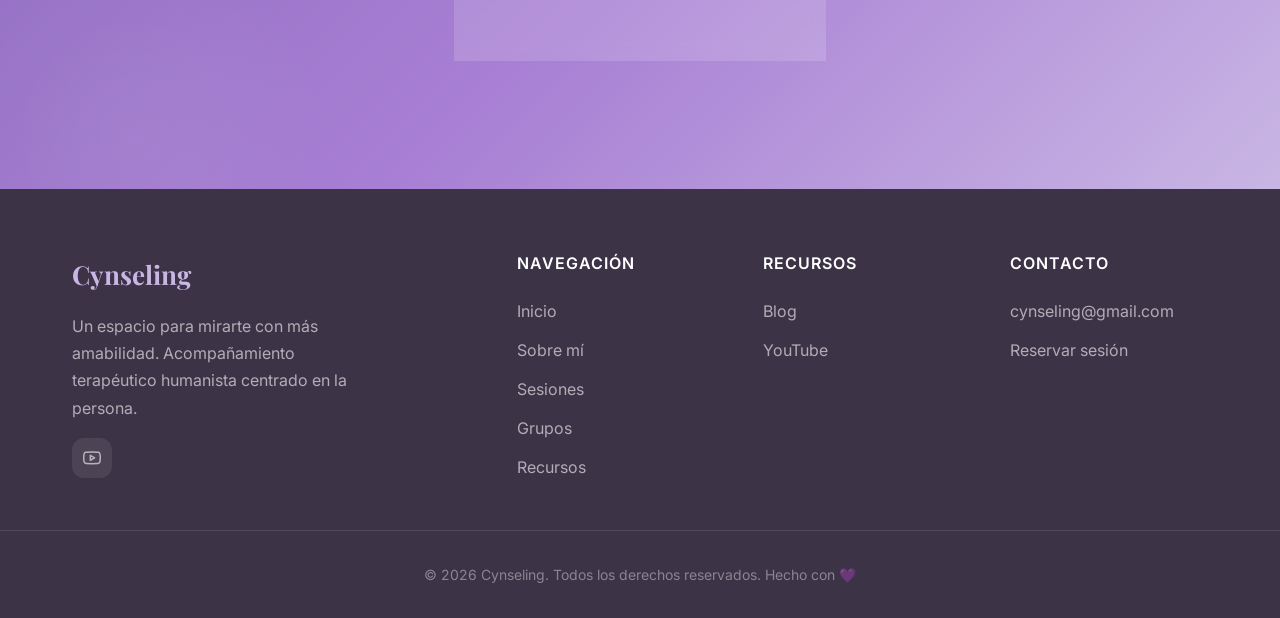
==== commit 56a491d1: "feat: update WhatsApp links, add YouTube channel integration, and refine footer navigation and hero " ====
--- a/blog.html
+++ b/blog.html
@@ -43,7 +43,8 @@
         <a href="index.html#grupos" class="navbar__link">Grupos</a>
         <a href="index.html#recursos" class="navbar__link">Recursos</a>
         <a href="blog.html" class="navbar__link active">Blog</a>
-        <a href="index.html#contacto" class="navbar__cta">Reservar sesión</a>
+        <a href="https://wa.me/34624382244?text=Hola%2C%20me%20gustar%C3%ADa%20reservar%20una%20sesi%C3%B3n."
+          class="navbar__cta" target="_blank">Reservar sesión</a>
       </div>
 
       <div class="navbar__overlay" id="navbar-overlay"></div>
@@ -116,8 +117,9 @@
           Un espacio para mirarte con más amabilidad. Acompañamiento terapéutico humanista centrado en la persona.
         </p>
         <div class="footer__socials">
-          <a href="#" class="footer__social" aria-label="YouTube"><svg viewBox="0 0 24 24" fill="none"
-              stroke="currentColor" stroke-width="2" stroke-linecap="round" stroke-linejoin="round">
+          <a href="https://www.youtube.com/@Cambiarlamirada" class="footer__social" aria-label="YouTube"><svg
+              viewBox="0 0 24 24" fill="none" stroke="currentColor" stroke-width="2" stroke-linecap="round"
+              stroke-linejoin="round">
               <path
                 d="M22.54 6.42a2.78 2.78 0 0 0-1.94-2C18.88 4 12 4 12 4s-6.88 0-8.6.46a2.78 2.78 0 0 0-1.94 2A29 29 0 0 0 1 11.75a29 29 0 0 0 .46 5.33A2.78 2.78 0 0 0 3.4 19.1c1.72.46 8.6.46 8.6.46s6.88 0 8.6-.46a2.78 2.78 0 0 0 1.94-2 29 29 0 0 0 .46-5.25 29 29 0 0 0-.46-5.43z" />
               <polygon points="9.75 15.02 15.5 11.75 9.75 8.48 9.75 15.02" />
@@ -141,7 +143,7 @@
         <h4 class="footer__title">Contacto</h4>
         <div class="footer__links"><a href="mailto:cynseling@gmail.com" class="footer__link">cynseling@gmail.com</a>
           <a href="https://wa.me/34624382244?text=Hola%2C%20me%20gustar%C3%ADa%20reservar%20una%20sesi%C3%B3n."
-            class="footer__link">Reservar sesión</a>
+            class="footer__link" target="_blank">Reservar sesión</a>
         </div>
       </div>
     </div>
--- a/css/styles.css
+++ b/css/styles.css
@@ -309,6 +309,7 @@
   border-radius: var(--radius-full);
   transition: all var(--transition-base);
   box-shadow: var(--shadow-sm);
+  text-align: center;
 }
 
 .navbar__cta:hover {
@@ -1515,6 +1516,11 @@
 
 /* ---------- RESPONSIVE ---------- */
 @media (max-width: 1024px) {
+  .hero {
+    min-height: auto;
+    padding: calc(100px + var(--space-3xl)) 0 var(--space-4xl);
+  }
+
   .hero .container {
     grid-template-columns: 1fr;
     text-align: center;
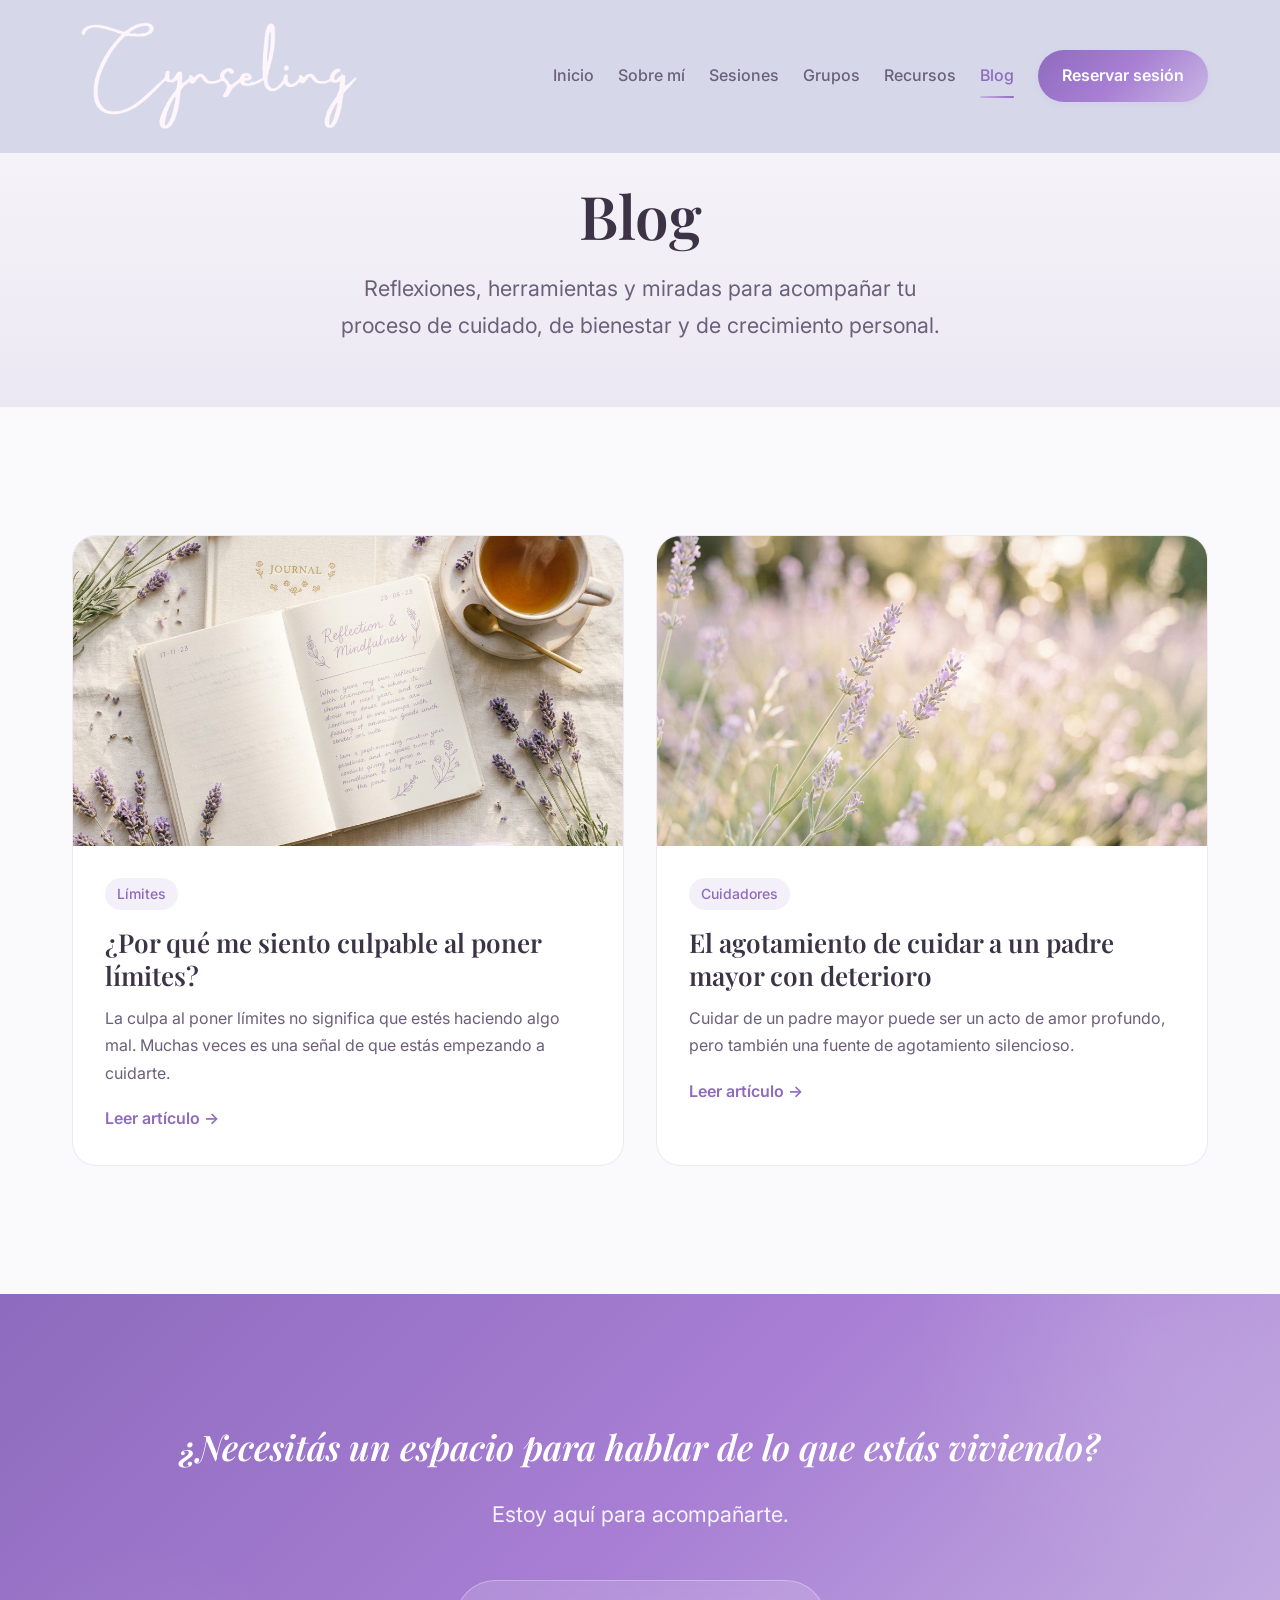
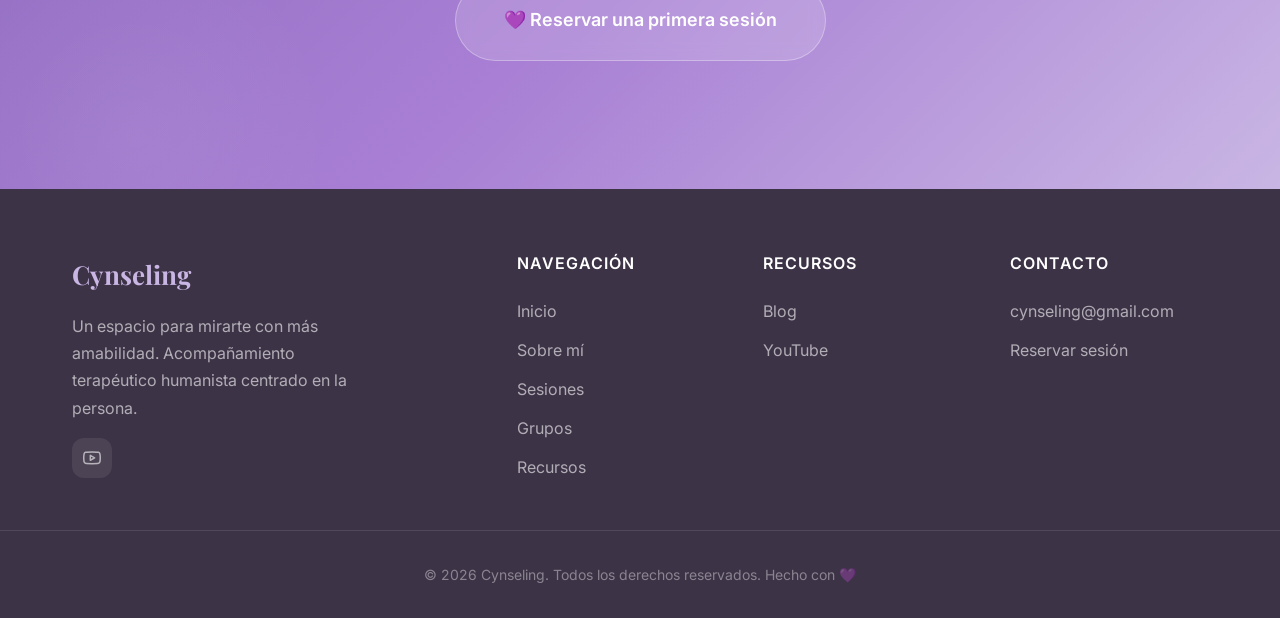
==== commit b88a1ba7: "feat: update WhatsApp contact number across all pages" ====
--- a/blog.html
+++ b/blog.html
@@ -43,7 +43,7 @@
         <a href="index.html#grupos" class="navbar__link">Grupos</a>
         <a href="index.html#recursos" class="navbar__link">Recursos</a>
         <a href="blog.html" class="navbar__link active">Blog</a>
-        <a href="https://wa.me/34624382244?text=Hola%2C%20me%20gustar%C3%ADa%20reservar%20una%20sesi%C3%B3n."
+        <a href="https://wa.me/34614838143?text=Hola%2C%20me%20gustar%C3%ADa%20reservar%20una%20sesi%C3%B3n."
           class="navbar__cta" target="_blank">Reservar sesión</a>
       </div>
 
@@ -101,7 +101,7 @@
       <p class="cta-final__text">
         Estoy aquí para acompañarte.
       </p>
-      <a href="https://wa.me/34624382244?text=Hola%2C%20me%20gustar%C3%ADa%20reservar%20una%20primera%20sesi%C3%B3n."
+      <a href="https://wa.me/34614838143?text=Hola%2C%20me%20gustar%C3%ADa%20reservar%20una%20primera%20sesi%C3%B3n."
         class="btn btn--ghost btn--lg" id="cta-final-reservar" target="_blank">
         💜 Reservar una primera sesión
       </a>
@@ -142,7 +142,7 @@
       <div>
         <h4 class="footer__title">Contacto</h4>
         <div class="footer__links"><a href="mailto:cynseling@gmail.com" class="footer__link">cynseling@gmail.com</a>
-          <a href="https://wa.me/34624382244?text=Hola%2C%20me%20gustar%C3%ADa%20reservar%20una%20sesi%C3%B3n."
+          <a href="https://wa.me/34614838143?text=Hola%2C%20me%20gustar%C3%ADa%20reservar%20una%20sesi%C3%B3n."
             class="footer__link" target="_blank">Reservar sesión</a>
         </div>
       </div>
--- a/css/styles.css
+++ b/css/styles.css
@@ -948,7 +948,7 @@
   display: grid;
   grid-template-columns: 1fr 1.3fr;
   gap: var(--space-3xl);
-  align-items: center;
+  align-items: start;
 }
 
 .about__image {
@@ -959,6 +959,7 @@
   max-width: 420px;
   width: 100%;
   margin: 0 auto;
+  margin-top: 10.5rem;
 }
 
 .about__image img {
@@ -1577,6 +1578,7 @@
   .about__image {
     max-width: 400px;
     margin: 0 auto;
+    margin-top: 0;
   }
 
   .about__tags {
